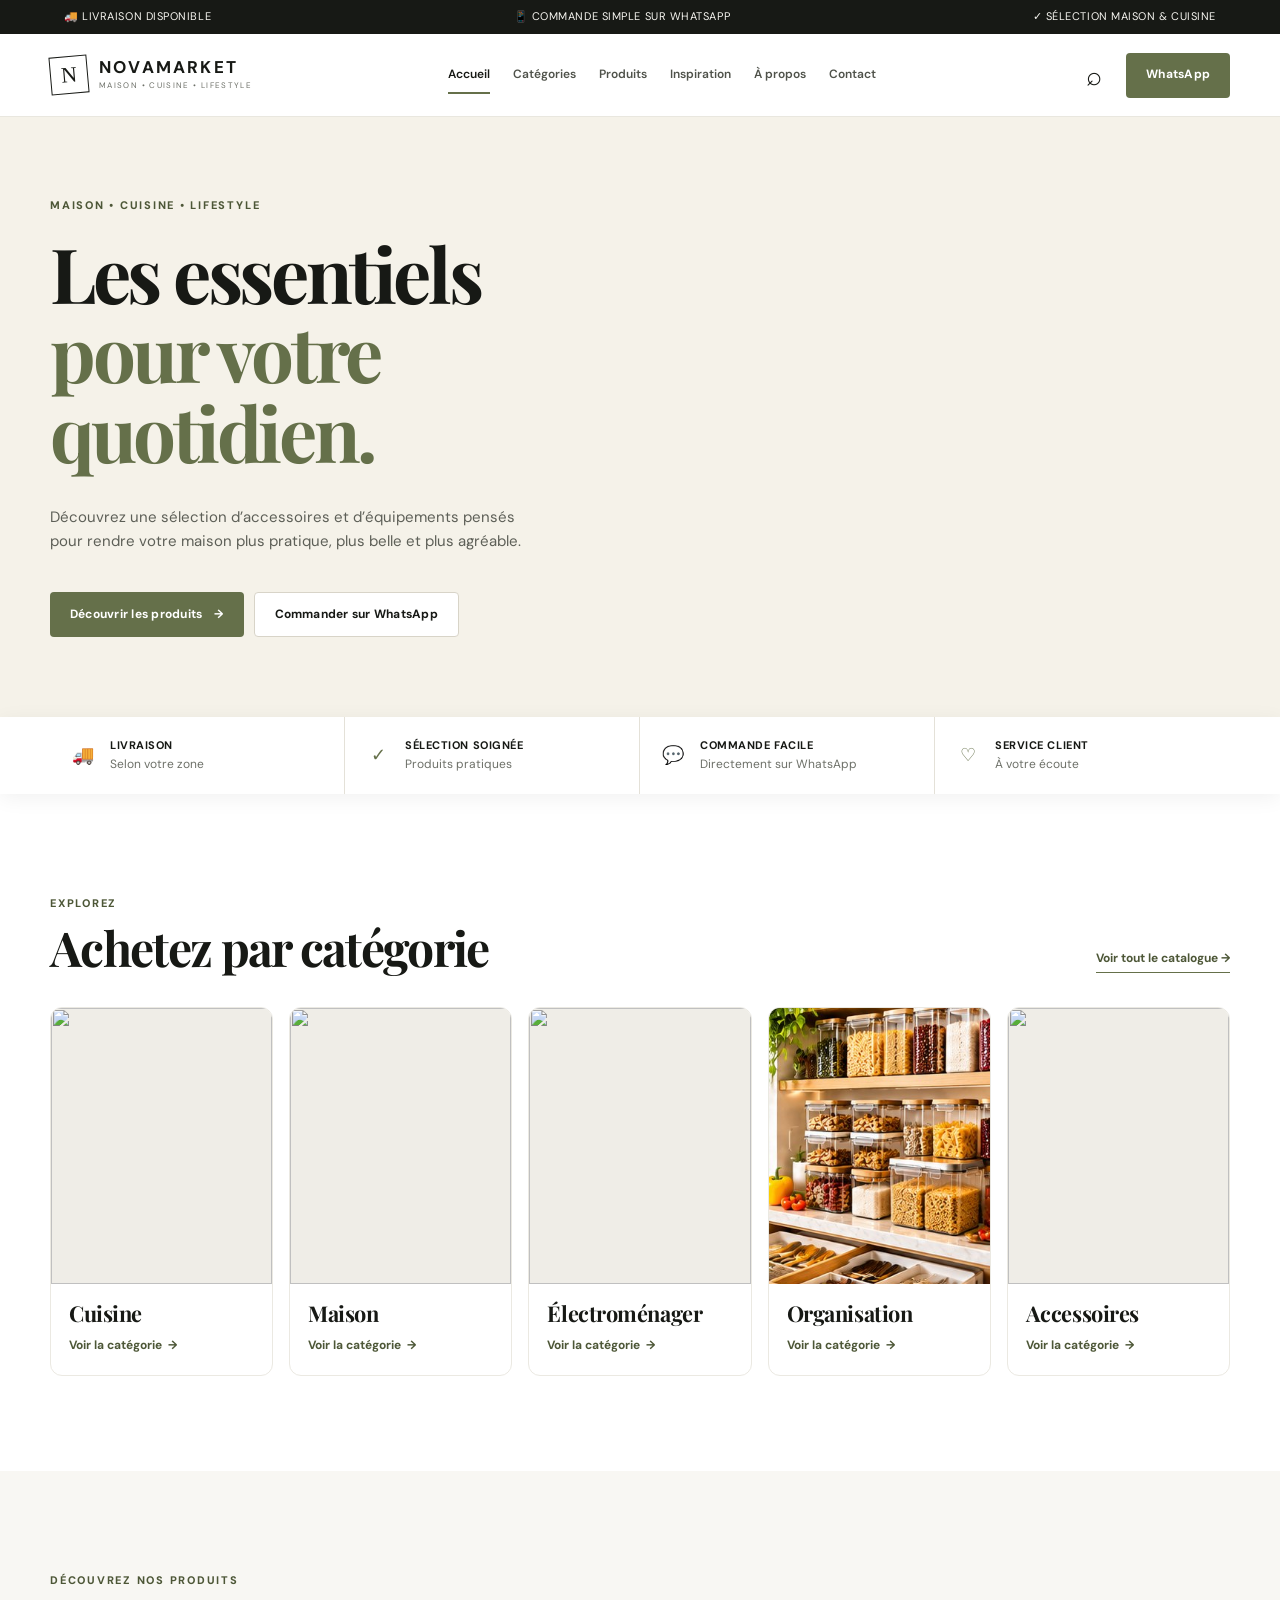
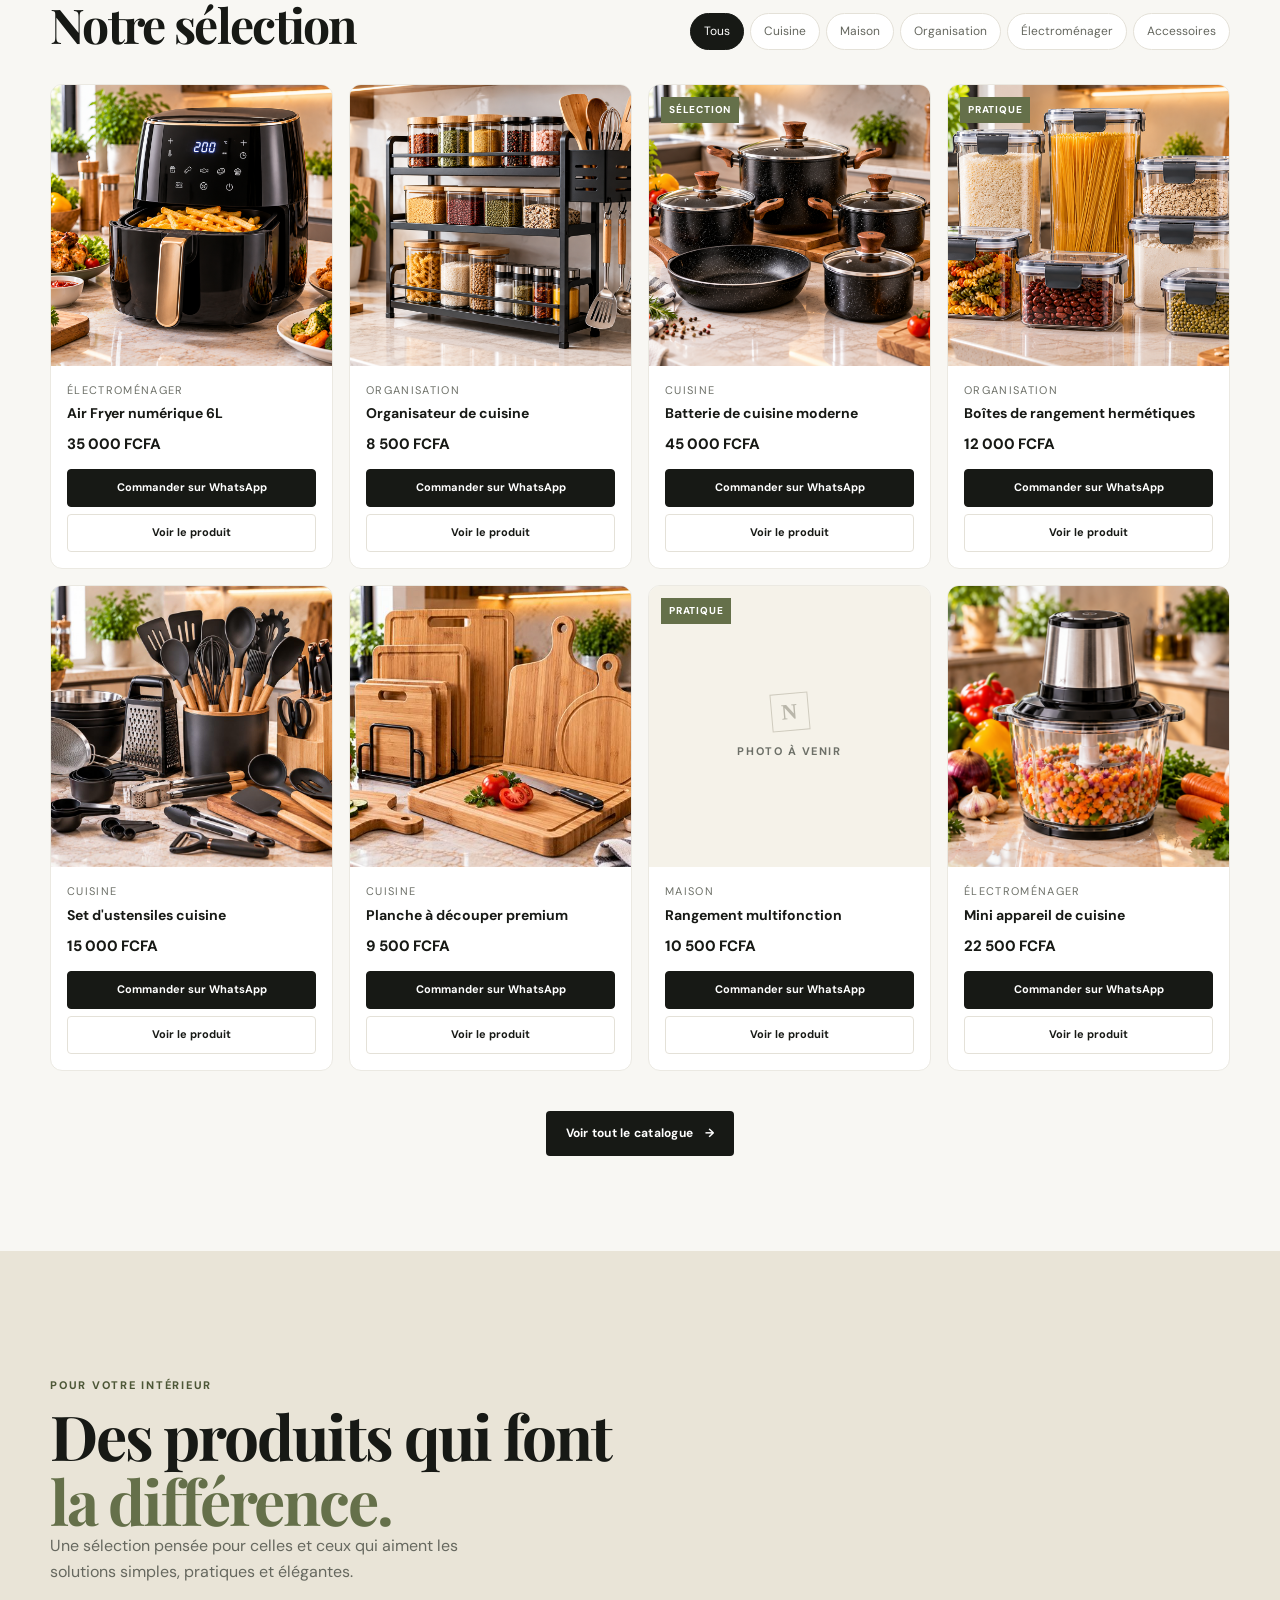
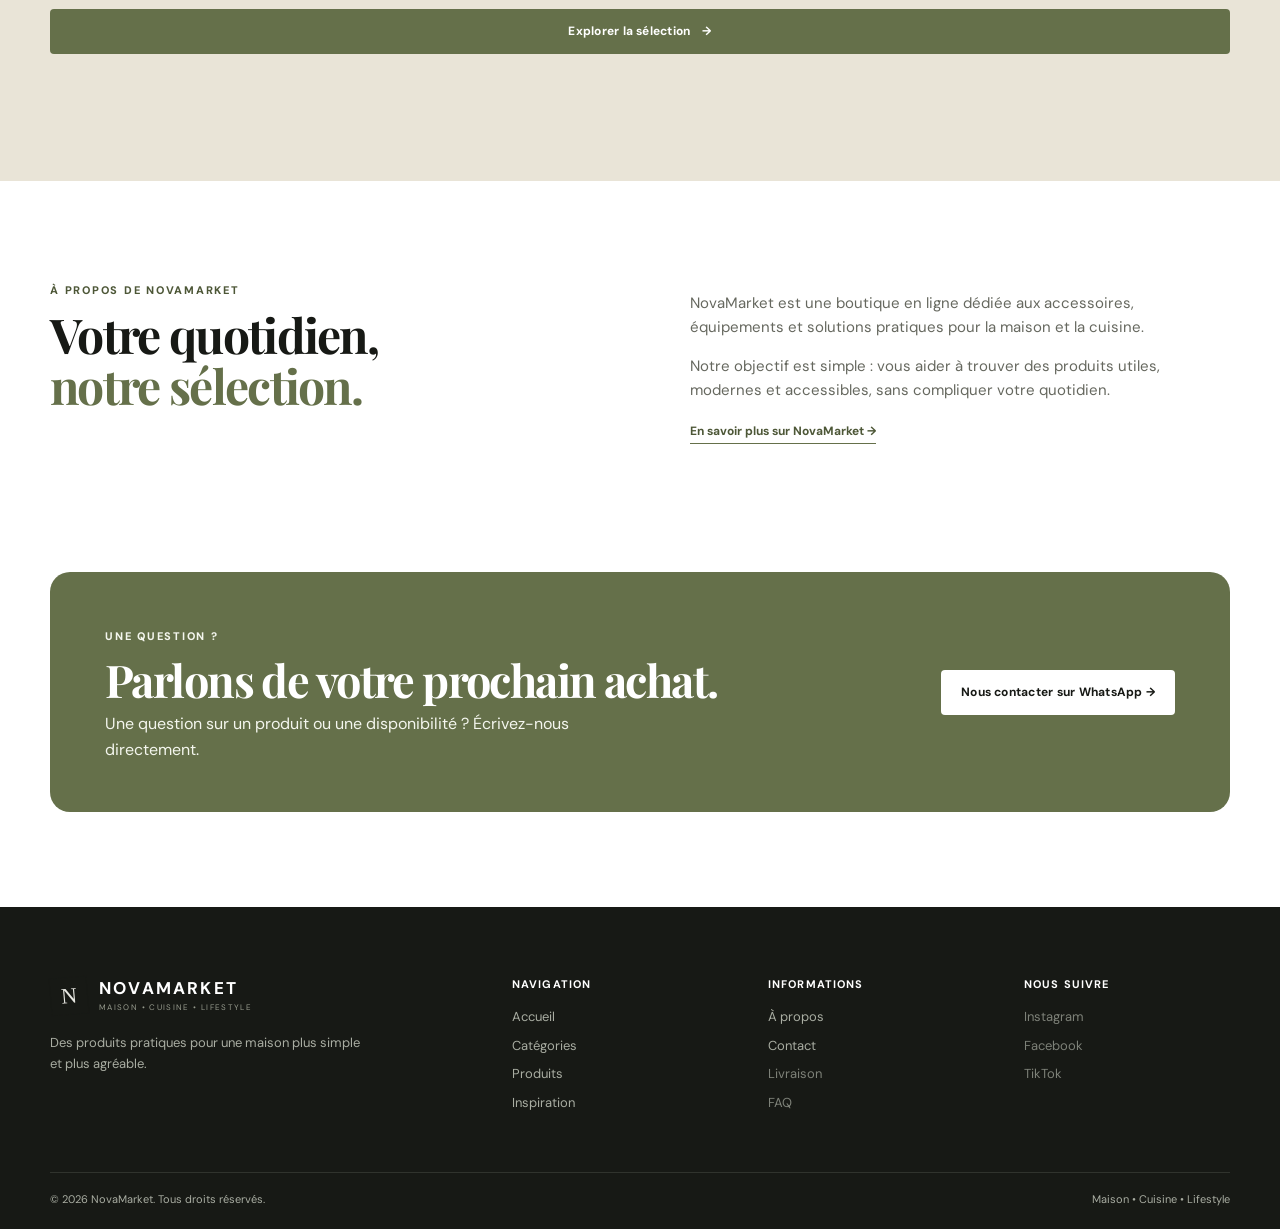
==== index.html @ 0e67304f "Ajoute le site vitrine NovaMarket Pages accueil, catalogue, catégorie et fiche produit, données cent" ====
<!DOCTYPE html>
<html lang="fr">
<head>
  <meta charset="UTF-8">
  <meta name="viewport" content="width=device-width, initial-scale=1.0">
  <meta name="description" content="NovaMarket — accessoires, équipements maison et cuisine. Découvrez notre sélection de produits pratiques et modernes.">
  <title>NovaMarket — Maison & Cuisine</title>
  <link rel="preconnect" href="https://fonts.googleapis.com">
  <link rel="preconnect" href="https://fonts.gstatic.com" crossorigin>
  <link href="https://fonts.googleapis.com/css2?family=DM+Sans:wght@400;500;600;700;800&family=Playfair+Display:wght@700&display=swap" rel="stylesheet">
  <!-- Image du hero (arrière-plan CSS) : chargée en priorité. Même URL que dans style.css (.hero-image). -->
  <link rel="preload" as="image" href="https://images.unsplash.com/photo-1556911220-bff31c812dba?auto=format&fit=crop&w=1800&q=80" fetchpriority="high">
  <link rel="stylesheet" href="style.css">
  <link rel="icon" href="images/favicon.svg" type="image/svg+xml">

  <!-- Open Graph (aperçu des liens partagés, ex. sur WhatsApp) -->
  <!-- TODO: après mise en ligne, utiliser une URL absolue pour og:image (https://votre-domaine/images/og-image.jpg) et ajouter le fichier (1200 × 630 px). -->
  <meta property="og:site_name" content="NovaMarket">
  <meta property="og:locale" content="fr_FR">
  <meta property="og:type" content="website">
  <meta property="og:title" content="NovaMarket — Maison & Cuisine">
  <meta property="og:description" content="NovaMarket — accessoires, équipements maison et cuisine. Découvrez notre sélection de produits pratiques et modernes.">
  <meta property="og:image" content="images/og-image.jpg">
</head>
<body>
  <a class="skip-link" href="#contenu">Aller au contenu</a>

  <div class="announcement">
    <div><span aria-hidden="true">🚚</span> Livraison disponible</div>
    <div><span aria-hidden="true">📱</span> Commande simple sur WhatsApp</div>
    <div><span aria-hidden="true">✓</span> Sélection maison & cuisine</div>
  </div>

  <header class="site-header">
    <div class="container nav-wrap">
      <a class="brand" href="index.html" aria-label="NovaMarket accueil">
        <span class="brand-mark">N</span>
        <span>
          <strong>NOVAMARKET</strong>
          <small>MAISON • CUISINE • LIFESTYLE</small>
        </span>
      </a>

      <button type="button" class="menu-toggle" id="menuToggle" aria-label="Ouvrir le menu" aria-controls="mainNav" aria-expanded="false">☰</button>

      <nav class="main-nav" id="mainNav" aria-label="Navigation principale">
        <a class="active" href="index.html" aria-current="page">Accueil</a>
        <a href="#categories">Catégories</a>
        <a href="produits.html">Produits</a>
        <a href="#inspiration">Inspiration</a>
        <a href="#apropos">À propos</a>
        <a href="#contact">Contact</a>
        <a class="nav-whatsapp" data-whatsapp-link target="_blank" rel="noopener">Commander sur WhatsApp</a>
      </nav>

      <div class="nav-actions">
        <button type="button" class="icon-btn" id="searchBtn" aria-label="Rechercher" aria-haspopup="dialog">⌕</button>
        <a class="whatsapp-btn" data-whatsapp-link target="_blank" rel="noopener">WhatsApp</a>
      </div>
    </div>
  </header>

  <main id="contenu" tabindex="-1">
    <section class="hero" id="accueil">
      <div class="hero-image"></div>
      <div class="container hero-content">
        <span class="eyebrow">MAISON • CUISINE • LIFESTYLE</span>
        <h1>Les essentiels<br><em>pour votre quotidien.</em></h1>
        <p>Découvrez une sélection d’accessoires et d’équipements pensés pour rendre votre maison plus pratique, plus belle et plus agréable.</p>
        <div class="hero-actions">
          <a class="btn btn-primary" href="#produits">Découvrir les produits <span aria-hidden="true">→</span></a>
          <a class="btn btn-light" data-whatsapp-link target="_blank" rel="noopener">Commander sur WhatsApp</a>
        </div>
      </div>
    </section>

    <section class="trust-strip">
      <div class="container trust-grid">
        <div><span class="trust-icon" aria-hidden="true">🚚</span><div><strong>Livraison</strong><small>Selon votre zone</small></div></div>
        <div><span class="trust-icon" aria-hidden="true">✓</span><div><strong>Sélection soignée</strong><small>Produits pratiques</small></div></div>
        <div><span class="trust-icon" aria-hidden="true">💬</span><div><strong>Commande facile</strong><small>Directement sur WhatsApp</small></div></div>
        <div><span class="trust-icon" aria-hidden="true">♡</span><div><strong>Service client</strong><small>À votre écoute</small></div></div>
      </div>
    </section>

    <section class="section" id="categories">
      <div class="container">
        <div class="section-heading">
          <div>
            <span class="eyebrow">EXPLOREZ</span>
            <h2>Achetez par catégorie</h2>
          </div>
          <a href="produits.html" class="text-link">Voir tout le catalogue →</a>
        </div>

        <div class="category-grid">
          <a class="category-card" href="categorie.html?cat=Cuisine">
            <div class="category-media"><img src="https://images.unsplash.com/photo-1556911220-e15b29be8c8f?auto=format&fit=crop&w=600&q=80" alt="" width="600" height="750" loading="lazy" decoding="async"></div>
            <div class="category-body"><h3>Cuisine</h3><span class="category-link">Voir la catégorie <span aria-hidden="true">→</span></span></div>
          </a>
          <a class="category-card" href="categorie.html?cat=Maison">
            <div class="category-media"><img src="https://images.unsplash.com/photo-1618220179428-22790b461013?auto=format&fit=crop&w=600&q=80" alt="" width="600" height="750" loading="lazy" decoding="async"></div>
            <div class="category-body"><h3>Maison</h3><span class="category-link">Voir la catégorie <span aria-hidden="true">→</span></span></div>
          </a>
          <a class="category-card" href="categorie.html?cat=%C3%89lectrom%C3%A9nager">
            <div class="category-media"><img src="https://images.unsplash.com/photo-1585515320310-259814833e62?auto=format&fit=crop&w=600&q=80" alt="" width="600" height="750" loading="lazy" decoding="async"></div>
            <div class="category-body"><h3>Électroménager</h3><span class="category-link">Voir la catégorie <span aria-hidden="true">→</span></span></div>
          </a>
          <a class="category-card" href="categorie.html?cat=Organisation">
            <div class="category-media"><img src="images/categories/organisation.jpg" alt="Cuisine moderne avec rangements et boîtes de stockage organisées" width="298" height="428" loading="lazy" decoding="async"></div>
            <div class="category-body"><h3>Organisation</h3><span class="category-link">Voir la catégorie <span aria-hidden="true">→</span></span></div>
          </a>
          <a class="category-card" href="categorie.html?cat=Accessoires">
            <div class="category-media"><img src="https://images.unsplash.com/photo-1520981825232-ece5fae45120?auto=format&fit=crop&w=600&q=80" alt="" width="600" height="750" loading="lazy" decoding="async"></div>
            <div class="category-body"><h3>Accessoires</h3><span class="category-link">Voir la catégorie <span aria-hidden="true">→</span></span></div>
          </a>
        </div>
      </div>
    </section>

    <section class="section products-section" id="produits">
      <div class="container">
        <div class="section-heading">
          <div>
            <span class="eyebrow">DÉCOUVREZ NOS PRODUITS</span>
            <h2>Notre sélection</h2>
          </div>
          <!-- Filtres générés depuis CATEGORIES (data/products.js) -->
          <div class="filters" id="filters"></div>
        </div>

        <div class="product-grid" id="productGrid"></div>

        <div class="section-more">
          <a class="btn btn-dark" href="produits.html">Voir tout le catalogue <span aria-hidden="true">→</span></a>
        </div>
      </div>
    </section>

    <section class="feature-banner" id="inspiration">
      <div class="feature-image"></div>
      <div class="container feature-content">
        <span class="eyebrow">POUR VOTRE INTÉRIEUR</span>
        <h2>Des produits qui font<br><em>la différence.</em></h2>
        <p>Une sélection pensée pour celles et ceux qui aiment les solutions simples, pratiques et élégantes.</p>
        <a class="btn btn-primary" href="produits.html">Explorer la sélection <span aria-hidden="true">→</span></a>
      </div>
    </section>

    <section class="section about-section" id="apropos">
      <div class="container about-grid">
        <div>
          <span class="eyebrow">À PROPOS DE NOVAMARKET</span>
          <h2>Votre quotidien,<br><em>notre sélection.</em></h2>
        </div>
        <div>
          <p>NovaMarket est une boutique en ligne dédiée aux accessoires, équipements et solutions pratiques pour la maison et la cuisine.</p>
          <p>Notre objectif est simple : vous aider à trouver des produits utiles, modernes et accessibles, sans compliquer votre quotidien.</p>
          <a href="#contact" class="text-link">En savoir plus sur NovaMarket →</a>
        </div>
      </div>
    </section>

    <section class="contact-section" id="contact">
      <div class="container contact-box">
        <div>
          <span class="eyebrow">UNE QUESTION ?</span>
          <h2>Parlons de votre prochain achat.</h2>
          <p>Une question sur un produit ou une disponibilité ? Écrivez-nous directement.</p>
        </div>
        <a class="btn btn-dark" data-whatsapp-link target="_blank" rel="noopener">Nous contacter sur WhatsApp →</a>
      </div>
    </section>
  </main>

  <footer class="footer">
    <div class="container footer-grid">
      <div>
        <a class="brand footer-brand" href="#accueil">
          <span class="brand-mark">N</span>
          <span><strong>NOVAMARKET</strong><small>MAISON • CUISINE • LIFESTYLE</small></span>
        </a>
        <p>Des produits pratiques pour une maison plus simple et plus agréable.</p>
      </div>
      <div>
        <h2 class="footer-title">Navigation</h2>
        <a href="#accueil">Accueil</a>
        <a href="#categories">Catégories</a>
        <a href="produits.html">Produits</a>
        <a href="#inspiration">Inspiration</a>
      </div>
      <div>
        <h2 class="footer-title">Informations</h2>
        <a href="#apropos">À propos</a>
        <a href="#contact">Contact</a>
        <a class="is-pending" title="Page bientôt disponible">Livraison</a>
        <a class="is-pending" title="Page bientôt disponible">FAQ</a>
      </div>
      <div>
        <h2 class="footer-title">Nous suivre</h2>
        <a data-social="instagram">Instagram</a>
        <a data-social="facebook">Facebook</a>
        <a data-social="tiktok">TikTok</a>
      </div>
    </div>
    <div class="container footer-bottom">
      <span>© <span id="year"></span> NovaMarket. Tous droits réservés.</span>
      <span>Maison • Cuisine • Lifestyle</span>
    </div>
  </footer>

  <div class="search-modal" id="searchModal">
    <div class="search-panel" role="dialog" aria-modal="true" aria-labelledby="searchTitle">
      <button type="button" class="close-search" id="closeSearch" aria-label="Fermer la recherche">×</button>
      <span class="eyebrow">RECHERCHE</span>
      <h2 id="searchTitle">Que recherchez-vous ?</h2>
      <label class="sr-only" for="searchInput">Rechercher un produit</label>
      <input type="search" id="searchInput" placeholder="Ex. air fryer, rangement, cuisine..." autocomplete="off">
      <div id="searchResults" class="search-results" aria-live="polite"></div>
    </div>
  </div>

  <script src="data/products.js"></script>
  <script src="script.js"></script>
</body>
</html>
---- style.css ----
:root {
  --ink: #171915;
  --muted: #6d7068;
  --olive: #65704a;
  --olive-dark: #4d5737;
  --cream: #f5f2e9;
  --sand: #e9e4d7;
  --line: #e4e1d8;
  --radius: 16px;
  --shadow: 0 18px 45px rgba(28, 31, 22, .10);
  /* Doré NovaMarket : accent premium de la fiche produit (pas du reste du site) */
  --gold: #C99616;        /* bordures, survols, miniature active */
  --gold-strong: #B5850F; /* doré portant du texte (prix, bouton) : contraste ≥ 3:1 en gros texte */
  --gold-dark: #97700C;   /* survol du bouton doré */
  --gold-light: #F6E6A6;  /* badges et onglet actif (texte noir) */
  --stage-bg: #F7F6F1;    /* fond blanc cassé des images produit */
  --header-h: 82px; /* hauteur du header fixe : utilisée pour le décalage des ancres */
}

* { box-sizing: border-box; }
html { scroll-behavior: smooth; }
body {
  margin: 0;
  color: var(--ink);
  background: #fff;
  font-family: "DM Sans", sans-serif;
  line-height: 1.6;
}
img { display: block; width: 100%; }
a { color: inherit; text-decoration: none; }
button, input, select { font: inherit; }
[hidden] { display: none !important; }

/* Le header fixe ne masque pas la cible d'une ancre (#contact, #produits, #categories...) */
[id] { scroll-margin-top: calc(var(--header-h) + 12px); }

/* Accessibilité : focus clavier visible, texte réservé aux lecteurs d'écran, lien d'évitement */
:focus-visible { outline: 2px solid var(--olive); outline-offset: 2px; }
main:focus { outline: none; }
.sr-only {
  position: absolute; width: 1px; height: 1px; padding: 0; margin: -1px;
  overflow: hidden; clip: rect(0 0 0 0); white-space: nowrap; border: 0;
}
.skip-link {
  position: absolute; left: 16px; top: -60px; z-index: 300;
  background: var(--ink); color: #fff; padding: 10px 16px; border-radius: 4px;
  font-size: 13px; font-weight: 700; transition: top .2s;
}
.skip-link:focus { top: 12px; }

.container { width: min(1180px, calc(100% - 48px)); margin: 0 auto; }

.announcement {
  min-height: 34px;
  padding: 8px 5%;
  background: #171915;
  color: #f7f6f1;
  display: flex;
  justify-content: space-between;
  gap: 18px;
  font-size: 11px;
  letter-spacing: .05em;
  text-transform: uppercase;
}

/* ---------- Header ---------- */
.site-header {
  position: sticky;
  top: 0;
  z-index: 50;
  background: rgba(255,255,255,.94);
  backdrop-filter: blur(16px);
  border-bottom: 1px solid rgba(228,225,216,.8);
}
.nav-wrap { min-height: var(--header-h); display: flex; align-items: center; gap: 30px; }
.brand { display: inline-flex; align-items: center; gap: 11px; flex-shrink: 0; }
.brand-mark {
  width: 38px; height: 38px; border: 1px solid var(--ink);
  display: grid; place-items: center; font-family: Georgia, serif;
  font-size: 22px; transform: rotate(-5deg);
}
.brand strong { display: block; letter-spacing: .13em; font-size: 17px; line-height: 1.1; }
.brand small { display: block; color: var(--muted); font-size: 8px; letter-spacing: .17em; margin-top: 3px; }

.main-nav { display: flex; align-items: center; justify-content: center; gap: 23px; flex: 1; }
.main-nav a { position: relative; font-size: 12px; font-weight: 600; color: #4f524a; padding: 31px 0; }
.main-nav a::after { content:""; position:absolute; left:0; right:100%; bottom:22px; height:2px; background:var(--olive); transition:.25s; }
.main-nav a:hover, .main-nav a.active { color:var(--ink); }
.main-nav a:hover::after, .main-nav a.active::after { right:0; }
.main-nav .nav-whatsapp { display:none; }

.nav-actions { display:flex; align-items:center; gap:10px; }
.icon-btn {
  border: 0; background: transparent; font-size: 27px; line-height: 1;
  cursor: pointer; color: var(--ink);
  min-width: 44px; min-height: 44px; padding: 0; /* zone tactile suffisante */
}
.menu-toggle { display:none; border:0; background:none; font-size:24px; cursor:pointer; color:var(--ink); min-width:44px; min-height:44px; padding:0; }

/* ---------- Boutons ---------- */
.whatsapp-btn, .btn {
  display:inline-flex; align-items:center; justify-content:center; gap:12px;
  min-height: 45px; padding: 0 20px; border-radius: 4px;
  font-size: 12px; font-weight: 700; letter-spacing: .02em;
  transition: transform .2s, background .2s, box-shadow .2s;
}
.whatsapp-btn { background: var(--olive); color: #fff; }
.whatsapp-btn:hover, .btn:hover { transform: translateY(-2px); }
.btn-primary { background:var(--olive); color:white; }
.btn-primary:hover { background:var(--olive-dark); box-shadow:var(--shadow); }
.btn-light { background:white; border:1px solid #d8d4c8; }
.btn-dark { background:var(--ink); color:white; }

/* ---------- Hero (accueil) ---------- */
.hero { position:relative; min-height:600px; overflow:hidden; background:var(--cream); }
.hero-image {
  position:absolute; inset:0 0 0 39%;
  /* Même URL que le <link rel="preload"> de index.html */
  background:
    linear-gradient(90deg, var(--cream) 0%, rgba(245,242,233,.55) 17%, rgba(245,242,233,0) 38%),
    url("https://images.unsplash.com/photo-1556911220-bff31c812dba?auto=format&fit=crop&w=1800&q=80") center/cover;
}
.hero-content { position:relative; min-height:600px; display:flex; flex-direction:column; justify-content:center; max-width:1180px; }
.eyebrow { display:inline-block; color:var(--olive-dark); font-size:11px; font-weight:800; letter-spacing:.16em; }
.hero h1, h2 { font-family:"Playfair Display", Georgia, serif; font-weight:700; line-height:1.05; }
.hero h1 { font-size:clamp(48px, 6vw, 76px); max-width:660px; margin:18px 0; letter-spacing:-.045em; }
.hero h1 em, h2 em { color:var(--olive); font-style:normal; }
.hero p { max-width:480px; color:#5d5f57; font-size:15px; }
.hero-actions { display:flex; gap:10px; margin-top:24px; flex-wrap:wrap; }

.trust-strip { background:white; box-shadow:0 4px 20px rgba(0,0,0,.06); position:relative; z-index:2; }
.trust-grid { display:grid; grid-template-columns:repeat(4,1fr); }
.trust-grid > div { display:flex; gap:12px; align-items:center; padding:20px 18px; border-right:1px solid var(--line); }
.trust-grid > div:last-child { border:0; }
.trust-icon { width:30px; height:30px; display:grid; place-items:center; color:var(--olive); font-size:18px; }
.trust-grid strong, .trust-grid small { display:block; }
.trust-grid strong { font-size:11px; text-transform:uppercase; letter-spacing:.05em; }
.trust-grid small { color:var(--muted); font-size:12px; }

/* ---------- Sections ---------- */
.section { padding:95px 0; }
.section-heading { display:flex; justify-content:space-between; align-items:end; gap:30px; margin-bottom:34px; }
h2 { font-size:clamp(34px,4vw,48px); margin:8px 0 0; letter-spacing:-.035em; }
.text-link { color:var(--olive-dark); font-size:12px; font-weight:700; border-bottom:1px solid var(--olive); padding-bottom:4px; white-space:nowrap; }
.section-more { display:flex; justify-content:center; margin-top:40px; }

/* ---------- Catégories (accueil) ---------- */
/* 5 cartes de même taille ; flex + largeur fixe : la dernière ligne reste centrée sur tablette/mobile */
.category-grid { --cat-gap:16px; --cat-cols:5; display:flex; flex-wrap:wrap; justify-content:center; gap:var(--cat-gap); }
.category-card { flex:0 0 calc((100% - (var(--cat-cols) - 1) * var(--cat-gap)) / var(--cat-cols)); display:flex; flex-direction:column; background:#fff; border:1px solid #ebe9e2; border-radius:12px; overflow:hidden; transition:transform .25s, box-shadow .25s; }
.category-card:hover { transform:translateY(-4px); box-shadow:var(--shadow); }
.category-media { aspect-ratio:4/5; overflow:hidden; background:#efede7; }
.category-media img { height:100%; object-fit:cover; transition:transform .6s cubic-bezier(.2,.7,.2,1); }
.category-card:hover .category-media img { transform:scale(1.04); }
.category-media.is-placeholder { display:grid; place-items:center; background:linear-gradient(160deg, var(--cream) 0%, var(--sand) 100%); }
.category-media.is-placeholder .brand-mark { width:56px; height:56px; font-size:32px; color:#b9b6aa; border-color:#cfcbbe; }
.category-body { padding:16px 18px 18px; }
.category-body h3 { margin:0 0 6px; font:700 clamp(18px, 1.7vw, 22px)/1.15 "Playfair Display", Georgia, serif; letter-spacing:-.02em; }
.category-link { display:inline-flex; align-items:center; gap:6px; color:var(--olive-dark); font-size:12px; font-weight:700; }
.category-link span { transition:transform .2s; }
.category-card:hover .category-link span { transform:translateX(3px); }

/* ---------- Emplacements neutres (photo / image pas encore disponible) ---------- */
.photo-placeholder { width:100%; height:100%; display:flex; flex-direction:column; align-items:center; justify-content:center; gap:12px; background:var(--cream); color:var(--muted); font-size:11px; font-weight:700; letter-spacing:.14em; text-transform:uppercase; }
.photo-placeholder .brand-mark { color:#b9b6aa; border-color:#cfcbbe; }

/* ---------- Cartes produit ---------- */
.products-section { background:#f8f7f3; }
.filters { display:flex; gap:6px; flex-wrap:wrap; justify-content:flex-end; }
.filter { border:1px solid var(--line); background:white; border-radius:999px; padding:8px 13px; font-size:12px; cursor:pointer; color:#65675f; }
.filter.active, .filter:hover { background:var(--ink); color:white; border-color:var(--ink); }

.product-grid { display:grid; grid-template-columns:repeat(4,1fr); gap:16px; }
.product-card { display:flex; flex-direction:column; background:white; border:1px solid #ebe9e2; border-radius:12px; overflow:hidden; transition:.25s; }
.product-card:hover { transform:translateY(-5px); box-shadow:var(--shadow); }
.product-image { position:relative; display:block; aspect-ratio:1/1; overflow:hidden; background:#efede7; }
.product-image img { height:100%; object-fit:cover; transition:.5s; }
.product-card:hover .product-image img { transform:scale(1.04); }
.product-tag { position:absolute; top:12px; left:12px; background:var(--olive); color:#fff; padding:5px 8px; font-size:10px; font-weight:800; text-transform:uppercase; letter-spacing:.08em; }
.product-discount { position:absolute; top:12px; right:12px; background:var(--ink); color:#fff; padding:5px 8px; font-size:10px; font-weight:800; letter-spacing:.06em; }
.product-info { flex:1; display:flex; flex-direction:column; padding:16px; }
.product-category { color:var(--muted); font-size:11px; text-transform:uppercase; letter-spacing:.12em; }
a.product-category:hover { color:var(--olive-dark); }
.product-name { margin:5px 0 9px; font-size:14px; font-weight:700; line-height:1.35; }
.product-name a:hover { color:var(--olive-dark); }
.product-price { display:flex; flex-wrap:wrap; align-items:baseline; gap:4px 8px; font-size:15px; font-weight:800; }
.old-price { color:#9a9c94; font-size:.8em; font-weight:500; text-decoration:line-through; }
.product-actions { display:grid; gap:7px; margin-top:auto; padding-top:13px; }
.product-actions a { display:inline-flex; align-items:center; justify-content:center; text-align:center; min-height:38px; padding:0 8px; border:1px solid var(--line); background:white; border-radius:4px; font-size:11px; font-weight:700; line-height:1.25; color:var(--ink); }
.product-actions .card-whatsapp { background:var(--ink); color:#fff; border-color:var(--ink); }
.product-actions .card-details:hover { border-color:var(--ink); }

/* ---------- Bannière secondaire (accueil) ---------- */
.feature-banner { min-height:530px; position:relative; overflow:hidden; background:var(--sand); }
.feature-image { position:absolute; inset:0 0 0 48%; background:linear-gradient(90deg,var(--sand) 0%,rgba(233,228,215,.3) 25%,rgba(233,228,215,0) 55%),url("https://images.unsplash.com/photo-1600566753086-00f18fb6b3ea?auto=format&fit=crop&w=1600&q=80") center/cover; }
.feature-content { position:relative; min-height:530px; display:flex; flex-direction:column; justify-content:center; }
.feature-content h2 { font-size:clamp(40px,5vw,62px); max-width:600px; }
.feature-content p { max-width:430px; color:#66685f; margin:0 0 25px; }

/* ---------- À propos & contact ---------- */
.about-section { background:#fff; }
.about-grid { display:grid; grid-template-columns:1fr 1fr; gap:100px; align-items:start; }
.about-grid p { color:#66685f; font-size:15px; }
.contact-section { padding:35px 0 95px; }
.contact-box { background:var(--olive); color:white; border-radius:20px; padding:50px 55px; display:flex; justify-content:space-between; align-items:center; gap:30px; }
.contact-box .eyebrow { color:#f4f6ee; }
.contact-box h2 { font-size:clamp(30px,4vw,45px); margin:8px 0; }
.contact-box p { color:#f4f6ee; max-width:550px; margin:0; }
.contact-box .btn-dark { background:white; color:var(--ink); white-space:nowrap; }

/* ---------- Footer ---------- */
.footer { background:#171915; color:#e8e8e2; padding:70px 0 20px; }
.footer-grid { display:grid; grid-template-columns:2fr 1fr 1fr 1fr; gap:50px; }
.footer-brand strong { color:white; }
.footer-brand small { color:#979b8e; }
.footer p { color:#a9ada2; max-width:320px; font-size:13px; margin-top:18px; }
.footer .footer-title { margin:0 0 15px; font:700 11px/1.3 "DM Sans", sans-serif; text-transform:uppercase; letter-spacing:.1em; color:white; }
.footer-grid > div:not(:first-child) a { display:block; color:#a9ada2; font-size:13px; margin:8px 0; }
.footer-grid > div:not(:first-child) a:hover { color:white; }
.footer-grid > div:not(:first-child) a.is-pending { opacity:.7; cursor:default; }
.footer-grid > div:not(:first-child) a.is-pending:hover { color:#a9ada2; }
.footer-bottom { margin-top:50px; padding-top:18px; border-top:1px solid #30332d; display:flex; justify-content:space-between; color:#a9ada2; font-size:11px; }

/* ---------- Recherche (fenêtre modale) ---------- */
.search-modal { position:fixed; inset:0; z-index:100; background:rgba(20,22,18,.72); backdrop-filter:blur(8px); display:none; align-items:flex-start; justify-content:center; padding:90px 20px; }
.search-modal.open { display:flex; }
.search-panel { position:relative; background:white; width:min(700px,100%); border-radius:18px; padding:45px; box-shadow:0 30px 80px rgba(0,0,0,.25); }
.close-search { position:absolute; right:20px; top:15px; border:0; background:none; font-size:28px; cursor:pointer; color:var(--ink); }
.search-panel h2 { margin-bottom:22px; }
.search-panel input { width:100%; border:1px solid var(--line); padding:16px; outline:none; border-radius:8px; }
.search-panel input:focus { border-color:var(--olive); box-shadow:0 0 0 2px rgba(101,112,74,.25); }
.search-results { margin-top:20px; display:grid; gap:8px; }
.search-result { display:block; margin:0; padding:12px; background:#f7f6f2; border-radius:8px; font-size:13px; }
a.search-result:hover { background:var(--sand); }
.search-all { color:var(--olive-dark); font-weight:700; background:transparent; border:1px solid var(--line); }

/* ---------- Bouton « Retour en haut » (créé par script.js) ---------- */
.back-to-top {
  position:fixed; right:20px; bottom:20px; z-index:40;
  width:44px; height:44px; border-radius:50%; border:0; cursor:pointer;
  background:var(--ink); color:#fff; font-size:18px; line-height:1; box-shadow:var(--shadow);
  opacity:0; visibility:hidden; transform:translateY(8px);
  transition:opacity .2s, transform .2s, visibility .2s, background .2s;
}
.back-to-top.visible { opacity:1; visibility:visible; transform:none; }
.back-to-top:hover { background:var(--olive-dark); }

/* ---------- Pages internes : en-tête de page & fil d'Ariane ---------- */
.page-hero { background:var(--cream); padding:50px 0 55px; }
.page-hero h1 { font-family:"Playfair Display", Georgia, serif; font-size:clamp(40px,5vw,60px); line-height:1.05; letter-spacing:-.04em; margin:10px 0 12px; }
.page-hero h1 em { color:var(--olive); font-style:normal; }
.page-hero p { max-width:520px; color:#5d5f57; font-size:15px; margin:0; }
.breadcrumb { font-size:12px; color:var(--muted); margin-bottom:22px; }
.breadcrumb ol { display:flex; flex-wrap:wrap; gap:6px; margin:0; padding:0; list-style:none; }
.breadcrumb li { min-width:0; overflow-wrap:anywhere; }
.breadcrumb li + li::before { content:"›"; margin-right:6px; color:var(--muted); }
.breadcrumb a { color:var(--ink); font-weight:600; }
.breadcrumb a:hover { color:var(--olive-dark); }

/* ---------- Catalogue (produits.html) ---------- */
.catalogue-section { background:#f8f7f3; padding-top:50px; }
.catalogue-layout { display:grid; grid-template-columns:220px 1fr; gap:34px; align-items:start; }
.catalogue-layout > * { min-width:0; }
.catalogue-sidebar { position:sticky; top:100px; background:white; border:1px solid #ebe9e2; border-radius:12px; padding:18px; }
.sidebar-title { font-family:"DM Sans", sans-serif; font-size:11px; text-transform:uppercase; letter-spacing:.12em; margin:0 0 12px; }
.category-list { display:grid; gap:4px; }
.category-option { display:flex; justify-content:space-between; align-items:center; width:100%; padding:9px 11px; border:0; border-radius:6px; background:transparent; color:#4f524a; font-size:13px; text-align:left; cursor:pointer; }
.category-option small { color:var(--muted); font-size:11px; }
.category-option:hover { background:#f3f1ea; color:var(--ink); }
.category-option.active { background:var(--ink); color:white; }
.category-option.active small { color:#c9ccc1; }
.catalogue-toolbar { display:flex; gap:12px; align-items:center; margin-bottom:14px; }
.catalogue-search { flex:1; min-width:0; border:1px solid var(--line); background:white; padding:12px 14px; border-radius:8px; outline:none; font-size:13px; }
.catalogue-search:focus, .sort-label select:focus { border-color:var(--olive); box-shadow:0 0 0 2px rgba(101,112,74,.25); }
.sort-label { display:flex; align-items:center; gap:8px; font-size:12px; color:var(--muted); white-space:nowrap; }
.sort-label select { border:1px solid var(--line); background:white; padding:11px 12px; border-radius:8px; font-size:13px; color:var(--ink); outline:none; cursor:pointer; }
.catalogue-count { margin:0; font-size:13px; color:var(--muted); }
.catalogue-meta { display:flex; justify-content:space-between; align-items:center; gap:16px; margin-bottom:16px; }
.catalogue-grid { grid-template-columns:repeat(3,1fr); }
.catalogue-empty { text-align:center; padding:60px 20px; background:white; border:1px dashed var(--line); border-radius:12px; }
.catalogue-empty p { color:var(--muted); margin:0 0 18px; }
.catalogue-empty .btn { border:0; cursor:pointer; }

/* ---------- Page catégorie (categorie.html) ---------- */
.category-hero { position:relative; min-height:440px; overflow:hidden; background:var(--cream); }
.category-hero-image { position:absolute; inset:0 0 0 42%; background-position:center; background-size:cover; }
.category-hero-image::after { content:""; position:absolute; inset:0; background:linear-gradient(90deg, var(--cream) 0%, rgba(245,242,233,.55) 18%, rgba(245,242,233,0) 45%); }
.category-hero-image.is-placeholder { display:flex; flex-direction:column; align-items:center; justify-content:center; gap:12px; background:var(--sand); color:#5d5f57; font-size:11px; font-weight:700; letter-spacing:.14em; text-transform:uppercase; }
.category-hero-image.is-placeholder .brand-mark { width:56px; height:56px; font-size:32px; color:#b9b6aa; border-color:#cfcbbe; }
.category-hero-content { position:relative; min-height:440px; display:flex; flex-direction:column; justify-content:center; padding:40px 0; }
.category-hero h1 { font-family:"Playfair Display", Georgia, serif; font-size:clamp(44px,6vw,72px); line-height:1.02; letter-spacing:-.045em; margin:12px 0 14px; }
.category-hero p { max-width:470px; color:#5d5f57; font-size:15px; margin:0; }
.category-hero.is-empty { min-height:0; }
.category-hero.is-empty .category-hero-image { display:none; }
.category-hero.is-empty .category-hero-content { min-height:0; padding:50px 0 55px; }
.category-chips { display:flex; flex-wrap:wrap; gap:6px; margin-bottom:26px; }
.category-chips .category-option { width:auto; gap:8px; border:1px solid var(--line); background:white; border-radius:999px; padding:8px 14px; font-size:12px; }
.category-chips .category-option.active { border-color:var(--ink); background:var(--ink); }
.category-toolbar { display:flex; justify-content:space-between; align-items:center; gap:16px; margin-bottom:16px; }

/* ---------- Fiche produit (produit.html) ---------- */
.product-page { padding:40px 0 70px; }
/* Galerie ≈ 58 % de la largeur, informations ≈ 42 % */
.product-detail { display:grid; grid-template-columns:minmax(0,1.4fr) minmax(0,1fr); gap:48px; align-items:start; }

/* ---------- Galerie produit : miniatures + grande image + zoom (produit.js) ---------- */
.pg { --thumb:84px; display:grid; grid-template-columns:var(--thumb) minmax(0,1fr); grid-template-areas:"thumbs stage" ". tabs"; gap:14px; align-items:start; }
.pg:not(.has-thumbs) { grid-template-columns:minmax(0,1fr); grid-template-areas:"stage" "tabs"; }
@media (min-width: 901px) {
  /* La galerie reste visible pendant la lecture des informations */
  .pg { position:sticky; top:calc(var(--header-h) + 24px); }
}

/* Grande image : cadre 4:3, photo entière (contain), jamais déformée */
.pg-stage { grid-area:stage; position:relative; aspect-ratio:4/3; background:var(--stage-bg); border:1px solid #ecebe6; border-radius:14px; overflow:hidden; touch-action:pan-y; }
.pg-media { position:absolute; inset:0; }
.pg-media > img { width:100%; height:100%; object-fit:contain; cursor:zoom-in; animation:pgFade .3s ease; }
.pg-media > video { display:block; width:100%; height:100%; object-fit:contain; background:var(--ink); }
.pg-media .photo-placeholder { background:var(--stage-bg); font-size:12px; gap:16px; }
.pg-media .photo-placeholder .brand-mark { width:56px; height:56px; font-size:32px; }
.pg-stage.is-video { background:var(--ink); border-color:var(--ink); }
.pg-stage.is-video :is(.pg-arrow, .pg-counter, .pg-zoom, .pg-badges) { display:none; }
.pg-badges { position:absolute; top:16px; left:16px; display:flex; flex-wrap:wrap; gap:6px; pointer-events:none; }
.pg-badges :is(.product-tag, .product-discount) { position:static; font-size:11px; }

/* Boutons ronds posés sur l'image : favori, zoom, précédent / suivant */
/* Favori, zoom et flèches : même cercle blanc, icône noire, survol doré */
.pg-btn { display:grid; place-items:center; width:44px; height:44px; padding:0; border:1px solid rgba(23,25,21,.06); border-radius:50%; background:#fff; color:var(--ink); cursor:pointer; box-shadow:0 3px 12px rgba(23,25,21,.10); transition:color .2s, border-color .2s, box-shadow .2s, transform .2s; }
.pg-btn:hover { color:var(--gold); border-color:var(--gold-light); box-shadow:0 4px 16px rgba(23,25,21,.14); transform:scale(1.05); }
.pg-btn:focus-visible { color:var(--gold-strong); }
.pg-tools { position:absolute; top:14px; right:14px; display:grid; gap:8px; }
.pg-fav[aria-pressed="true"] { color:var(--gold); border-color:var(--gold-light); }
.pg-fav[aria-pressed="true"] path { fill:currentColor; }
.pg-arrow { position:absolute; top:50%; transform:translateY(-50%); }
.pg-arrow:hover { transform:translateY(-50%) scale(1.05); }
.pg-prev { left:14px; }
.pg-next { right:14px; }
.pg-counter { position:absolute; left:50%; bottom:14px; transform:translateX(-50%); padding:4px 12px; border:1px solid rgba(23,25,21,.08); border-radius:999px; background:rgba(255,255,255,.94); color:var(--ink); font-size:11px; font-weight:700; letter-spacing:.08em; font-variant-numeric:tabular-nums; }
.pg-play { position:absolute; inset:0; margin:auto; width:72px; height:72px; display:grid; place-items:center; padding:0 0 0 4px; border:0; border-radius:50%; background:rgba(255,255,255,.95); color:var(--ink); cursor:pointer; box-shadow:0 8px 24px rgba(0,0,0,.25); transition:transform .2s; }
.pg-play:hover { transform:scale(1.05); }
.pg-play:focus-visible { outline:3px solid var(--gold); outline-offset:3px; }

/* Miniatures : colonne verticale (même hauteur que la grande image), défilable */
.pg-thumbs-wrap { grid-area:thumbs; position:relative; align-self:stretch; min-height:0; }
.pg-thumbs { position:absolute; inset:0; margin:-3px; padding:3px; display:flex; flex-direction:column; gap:10px; overflow-y:auto; overscroll-behavior:contain; scrollbar-width:none; }
.pg-thumbs::-webkit-scrollbar { display:none; }
.pg-thumb { flex:0 0 auto; width:100%; aspect-ratio:1/1; padding:0; border:1px solid var(--line); border-radius:12px; overflow:hidden; background:var(--stage-bg); cursor:pointer; opacity:.62; transition:opacity .2s, border-color .2s, box-shadow .2s; }
.pg-thumb img { width:100%; height:100%; object-fit:cover; }
.pg-thumb:hover { opacity:1; border-color:#E5CD7A; }
.pg-thumb[aria-current="true"] { opacity:1; border-color:var(--gold); box-shadow:0 0 0 1px var(--gold); }
.pg-thumb .photo-placeholder > span:last-child { display:none; }
.pg-thumb .photo-placeholder .brand-mark { width:26px; height:26px; font-size:15px; }
.pg-scroll { position:absolute; left:50%; z-index:1; width:32px; height:32px; display:grid; place-items:center; padding:0; border:1px solid var(--line); border-radius:50%; background:#fff; color:var(--ink); cursor:pointer; box-shadow:0 2px 8px rgba(23,25,21,.10); transform:translateX(-50%); }
.pg-scroll-up { top:-8px; }
.pg-scroll-down { bottom:-8px; }
.pg-scroll[aria-disabled="true"] { visibility:hidden; }

/* Onglets Photos / Vidéo (affichés seulement si le produit a une vidéo) */
.pg-tabs { grid-area:tabs; display:flex; gap:8px; }
.pg-tab { display:inline-flex; align-items:center; gap:8px; min-height:42px; padding:0 18px; border:1px solid transparent; border-radius:999px; background:#f1f0eb; color:#4f524a; font-size:12px; font-weight:700; cursor:pointer; transition:background .2s, border-color .2s, color .2s; }
.pg-tab:hover { background:#e9e7e0; color:var(--ink); }
.pg-tab[aria-selected="true"] { background:var(--gold-light); border-color:var(--gold); color:var(--ink); }

/* Visionneuse (zoom) */
.pg-locked { overflow:hidden; }
.pg-lightbox { position:fixed; inset:0; z-index:200; display:flex; flex-direction:column; align-items:center; justify-content:center; gap:14px; padding:72px 80px 24px; background:rgba(17,18,15,.92); animation:pgFade .2s ease; }
.pg-lb-figure { flex:1; width:min(1100px, 100%); min-height:0; }
.pg-lb-figure img { width:100%; height:100%; object-fit:contain; }
.pg-lb-figure .photo-placeholder { background:transparent; color:#cfcbbe; }
.pg-lb-caption { display:flex; flex-wrap:wrap; justify-content:center; gap:4px 14px; margin:0; max-width:760px; color:#e8e8e2; font-size:13px; text-align:center; }
.pg-lb-count { color:var(--gold); font-weight:700; letter-spacing:.08em; }
.pg-lb-count:empty { display:none; }
.pg-lb-btn { position:absolute; display:grid; place-items:center; width:48px; height:48px; padding:0; border:1px solid rgba(255,255,255,.22); border-radius:50%; background:rgba(255,255,255,.08); color:#fff; cursor:pointer; transition:background .2s; }
.pg-lb-btn:hover { background:rgba(255,255,255,.18); }
.pg-lb-btn:focus-visible { outline:2px solid var(--gold); outline-offset:3px; }
.pg-lb-close { top:14px; right:14px; }
.pg-lb-prev, .pg-lb-next { top:50%; transform:translateY(-50%); }
.pg-lb-prev { left:16px; }
.pg-lb-next { right:16px; }
@keyframes pgFade { from { opacity:0; } to { opacity:1; } }

.product-detail-info { padding-top:10px; }
.product-detail-info h1 { font-family:"Playfair Display", Georgia, serif; font-size:clamp(34px,4vw,48px); line-height:1.08; letter-spacing:-.035em; margin:8px 0 14px; }
/* Badge de catégorie (fiche produit uniquement ; les cartes gardent leur style) */
.product-detail-info .product-category { display:inline-flex; align-items:center; min-height:28px; padding:4px 14px; border-radius:20px; background:var(--gold-light); color:var(--ink); font-size:11px; font-weight:700; letter-spacing:.14em; transition:background .2s; }
.product-detail-info a.product-category:hover { background:#F0DA85; color:var(--ink); }
.product-detail-price { display:flex; flex-wrap:wrap; align-items:baseline; gap:4px 12px; font-size:30px; font-weight:700; letter-spacing:-.01em; }
.product-detail-price > span:first-child { color:var(--gold-strong); }
.promo-note { margin:6px 0 0; font-size:12px; font-weight:700; color:var(--olive-dark); }
.product-stock { display:flex; align-items:center; gap:10px; margin-top:16px; font-size:13px; color:var(--muted); }
.availability { display:inline-flex; align-items:center; gap:6px; padding:4px 10px; border-radius:999px; font-size:11px; font-weight:700; }
.availability::before { content:""; width:7px; height:7px; border-radius:50%; background:currentColor; }
.availability-ok { background:#eef0e6; color:var(--olive-dark); }
.availability-warn { background:#f6ecd9; color:#8a5a14; }
.availability-info { background:var(--sand); color:#4f524a; }
.product-description { max-width:60ch; color:#55574f; font-size:15px; line-height:1.7; margin:18px 0; }
.product-subtitle { font-family:"DM Sans", sans-serif; font-size:11px; font-weight:800; text-transform:uppercase; letter-spacing:.12em; margin:0 0 12px; }
.product-features { list-style:none; padding:0; margin:0 0 26px; display:grid; gap:8px; }
.product-features li { position:relative; padding-left:24px; font-size:13px; }
.product-features li::before { content:"✓"; position:absolute; left:0; color:var(--olive); font-weight:800; }
.order-box { display:flex; align-items:center; justify-content:space-between; gap:20px; padding:16px 0; border-top:1px solid var(--line); border-bottom:1px solid var(--line); margin-bottom:20px; }
.quantity { display:inline-flex; align-items:center; gap:2px; padding:3px; border:1px solid #dedbd2; border-radius:12px; background:#fff; }
.quantity button { width:44px; height:44px; border:0; border-radius:9px; background:transparent; font-size:20px; line-height:1; cursor:pointer; color:var(--ink); transition:background .2s, color .2s; }
.quantity button:hover:not(:disabled) { background:var(--stage-bg); }
#qtyPlus:hover:not(:disabled), #qtyPlus:focus-visible { background:var(--gold-light); }
.quantity button:disabled { color:#c4c4bd; cursor:default; }
.quantity output { min-width:40px; text-align:center; font-size:17px; font-weight:700; font-variant-numeric:tabular-nums; }
.order-total { font-size:13px; color:var(--muted); }
.order-total strong { color:var(--ink); font-size:16px; }
.product-detail-actions { display:grid; gap:10px; }
.btn-whatsapp { width:100%; min-height:52px; font-size:13px; gap:10px; }
/* CTA principal de la fiche : doré, texte et icône blancs (19 px gras = gros texte, contraste 3,3:1) */
.product-detail-actions .btn-whatsapp { min-height:60px; padding:0 24px; border-radius:14px; background:var(--gold-strong); color:#fff; font-size:19px; font-weight:700; letter-spacing:.01em; box-shadow:0 6px 18px rgba(181,133,15,.22); transition:background .2s, box-shadow .2s, transform .2s; }
.product-detail-actions .btn-whatsapp:hover { background:var(--gold-dark); box-shadow:0 8px 22px rgba(151,112,12,.28); }
.product-detail-actions .btn-whatsapp:focus-visible { outline:3px solid var(--ink); outline-offset:3px; }
.product-detail-actions .btn-whatsapp .btn-icon { width:24px; height:24px; }
.btn-icon { flex-shrink:0; }
.order-note { margin:0; font-size:12px; color:var(--muted); text-align:center; }
.back-link { display:inline-flex; align-items:center; gap:6px; margin-top:18px; font-size:13px; font-weight:700; color:var(--olive-dark); }
.back-link:hover { text-decoration:underline; text-underline-offset:3px; }
/* Services : icônes SVG au trait, discrètes (1 colonne ; 3 côte à côte sur tablette) */
.product-reassurance { list-style:none; padding:0; margin:26px 0 0; display:grid; gap:8px; font-size:13px; color:#4f524a; }
.product-reassurance li { display:flex; align-items:center; gap:14px; padding:12px 16px; border:1px solid #ecebe6; border-radius:12px; background:#fff; }
.product-reassurance .pg-icon { flex-shrink:0; color:var(--ink); }
.product-not-found { text-align:center; padding:60px 0; }
.product-not-found h1 { font-family:"Playfair Display", Georgia, serif; font-size:44px; margin:10px 0; }
.product-not-found p { color:var(--muted); margin:0 0 24px; }
.related-section { background:#f8f7f3; }
.related-grid { grid-template-columns:repeat(4,1fr); }

/* =====================================================================
   RESPONSIVE
   ===================================================================== */

@media (max-width: 950px) {
  .main-nav { gap:14px; }
  .product-grid { grid-template-columns:repeat(3,1fr); }
  .category-grid { --cat-cols:3; }
  .hero-image { inset:0; opacity:.38; }
  .hero-content { align-items:flex-start; }
  .about-grid { gap:45px; }
  .catalogue-layout { grid-template-columns:190px 1fr; gap:24px; }
  .catalogue-grid { grid-template-columns:repeat(2,1fr); }
  .product-detail { gap:32px; }
  .related-grid { grid-template-columns:repeat(2,1fr); }
}

/* Header : menu mobile (burger) jusqu'à 900 px pour éviter tout débordement sur tablette */
@media (max-width: 900px) {
  .nav-wrap { gap:12px; }
  .menu-toggle { display:block; order:3; }
  .main-nav { position:absolute; left:16px; right:16px; top:100%; display:none; flex-direction:column; align-items:stretch; gap:0; background:white; border:1px solid var(--line); border-radius:12px; box-shadow:var(--shadow); padding:8px; }
  .main-nav.open { display:flex; }
  .main-nav a { padding:13px; font-size:13px; }
  .main-nav a::after { display:none; }
  .nav-actions { margin-left:auto; }
  /* Tablette : galerie pleine largeur au-dessus des informations, miniatures plus petites */
  .product-detail { grid-template-columns:minmax(0,1fr); gap:28px; }
  .product-reassurance { grid-template-columns:repeat(3, minmax(0,1fr)); }
}

@media (max-width: 1100px) {
  .pg { --thumb:72px; gap:12px; }
}

@media (max-width: 760px) {
  :root { --header-h: 70px; }
  .container { width:min(100% - 32px, 600px); }
  .announcement { justify-content:center; }
  .announcement div:not(:first-child) { display:none; }
  .main-nav .nav-whatsapp { display:block; margin-top:6px; background:var(--olive); color:white; border-radius:8px; text-align:center; }
  .nav-actions .whatsapp-btn { display:none; }
  .brand strong { font-size:15px; }
  .hero, .hero-content { min-height:650px; }
  .hero h1 { font-size:48px; }
  .hero-image { background-position:65% center; }
  .trust-grid { grid-template-columns:1fr 1fr; }
  .trust-grid > div:nth-child(2) { border-right:0; }
  .section { padding:70px 0; }
  .section-heading { display:block; }
  .section-heading .text-link { display:inline-block; margin-top:15px; }
  .filters { justify-content:flex-start; margin-top:20px; }
  .category-grid { --cat-cols:2; --cat-gap:12px; }
  .category-body { padding:12px 14px 14px; }
  .product-grid { grid-template-columns:1fr 1fr; gap:10px; }
  .product-info { padding:12px; }
  .product-actions a { font-size:10px; }
  .feature-image { inset:0; opacity:.3; }
  .about-grid { grid-template-columns:1fr; gap:15px; }
  .contact-box { padding:35px 25px; display:block; }
  .contact-box .btn { margin-top:25px; }
  .footer-grid { grid-template-columns:1fr 1fr; gap:30px; }
  .footer-bottom { display:block; }
  .footer-bottom span { display:block; margin:6px 0; }
  .page-hero { padding:36px 0 40px; }
  .catalogue-section { padding-top:30px; }
  .catalogue-layout { grid-template-columns:1fr; gap:18px; }
  .catalogue-sidebar { position:static; padding:0; background:none; border:0; }
  .sidebar-title { display:none; }
  .category-list { display:flex; gap:6px; overflow-x:auto; padding-bottom:4px; scrollbar-width:none; }
  .category-option { width:auto; flex-shrink:0; gap:8px; border:1px solid var(--line); background:white; border-radius:999px; padding:8px 13px; font-size:12px; }
  .catalogue-toolbar { flex-wrap:wrap; }
  .catalogue-search { flex-basis:100%; }
  .product-page { padding:28px 0 50px; }
  .product-detail { grid-template-columns:1fr; gap:24px; }
  .order-box { flex-wrap:wrap; }
  .product-detail-actions .btn { flex:1 1 100%; }
  /* Galerie mobile : grande image d'abord, miniatures en rangée horizontale dessous */
  .pg { grid-template-columns:minmax(0,1fr); grid-template-areas:"stage" "thumbs" "tabs"; gap:10px; }
  .pg-stage { border-radius:12px; }
  .pg-thumbs-wrap { align-self:auto; }
  .pg-thumbs { position:relative; inset:auto; flex-direction:row; gap:8px; overflow-x:auto; overflow-y:hidden; scroll-snap-type:x proximity; }
  .pg-thumb { flex:0 0 64px; width:64px; border-radius:10px; scroll-snap-align:start; }
  .pg-scroll { display:none; }
  .pg-btn { width:40px; height:40px; }
  .product-reassurance { grid-template-columns:minmax(0,1fr); }
  .product-detail-price { font-size:28px; }
  .product-detail-actions .btn-whatsapp { font-size:19px; padding:0 16px; }
  .pg-tools { top:10px; right:10px; gap:6px; }
  .pg-prev { left:10px; }
  .pg-next { right:10px; }
  .pg-badges { top:12px; left:12px; }
  .pg-counter { bottom:10px; }
  .pg-play { width:60px; height:60px; }
  .pg-lightbox { padding:68px 12px 20px; }
  .pg-lb-prev { left:8px; }
  .pg-lb-next { right:8px; }
  .category-hero, .category-hero-content { min-height:460px; }
  .category-hero-image { inset:0; opacity:.3; }
  .category-hero-image::after { display:none; }
  .category-hero-image.is-placeholder > * { display:none; }
  .category-chips { flex-wrap:nowrap; overflow-x:auto; padding-bottom:4px; scrollbar-width:none; margin-bottom:20px; }
  .category-chips .category-option { flex-shrink:0; }
  .category-toolbar, .catalogue-meta { flex-wrap:wrap; gap:10px; }
}

@media (max-width: 430px) {
  .brand small { display:none; }
  .hero h1 { font-size:42px; }
  .product-actions { gap:5px; }
  .product-actions a { min-height:34px; padding:0 4px; }
}

/* Animations réduites si l'utilisateur le demande (système) */
@media (prefers-reduced-motion: reduce) {
  html { scroll-behavior:auto; }
  .back-to-top { transition:none; }
  .pg-media > img, .pg-lightbox { animation:none; }
  .pg-btn, .pg-thumb, .pg-tab, .pg-play, .pg-lb-btn, .quantity button, .product-detail-actions .btn-whatsapp { transition:none; }
  .pg-btn:hover { transform:none; }
  .pg-arrow:hover { transform:translateY(-50%); }
  .product-detail-actions .btn-whatsapp:hover { transform:none; }
  .pg-play:hover { transform:none; }
}
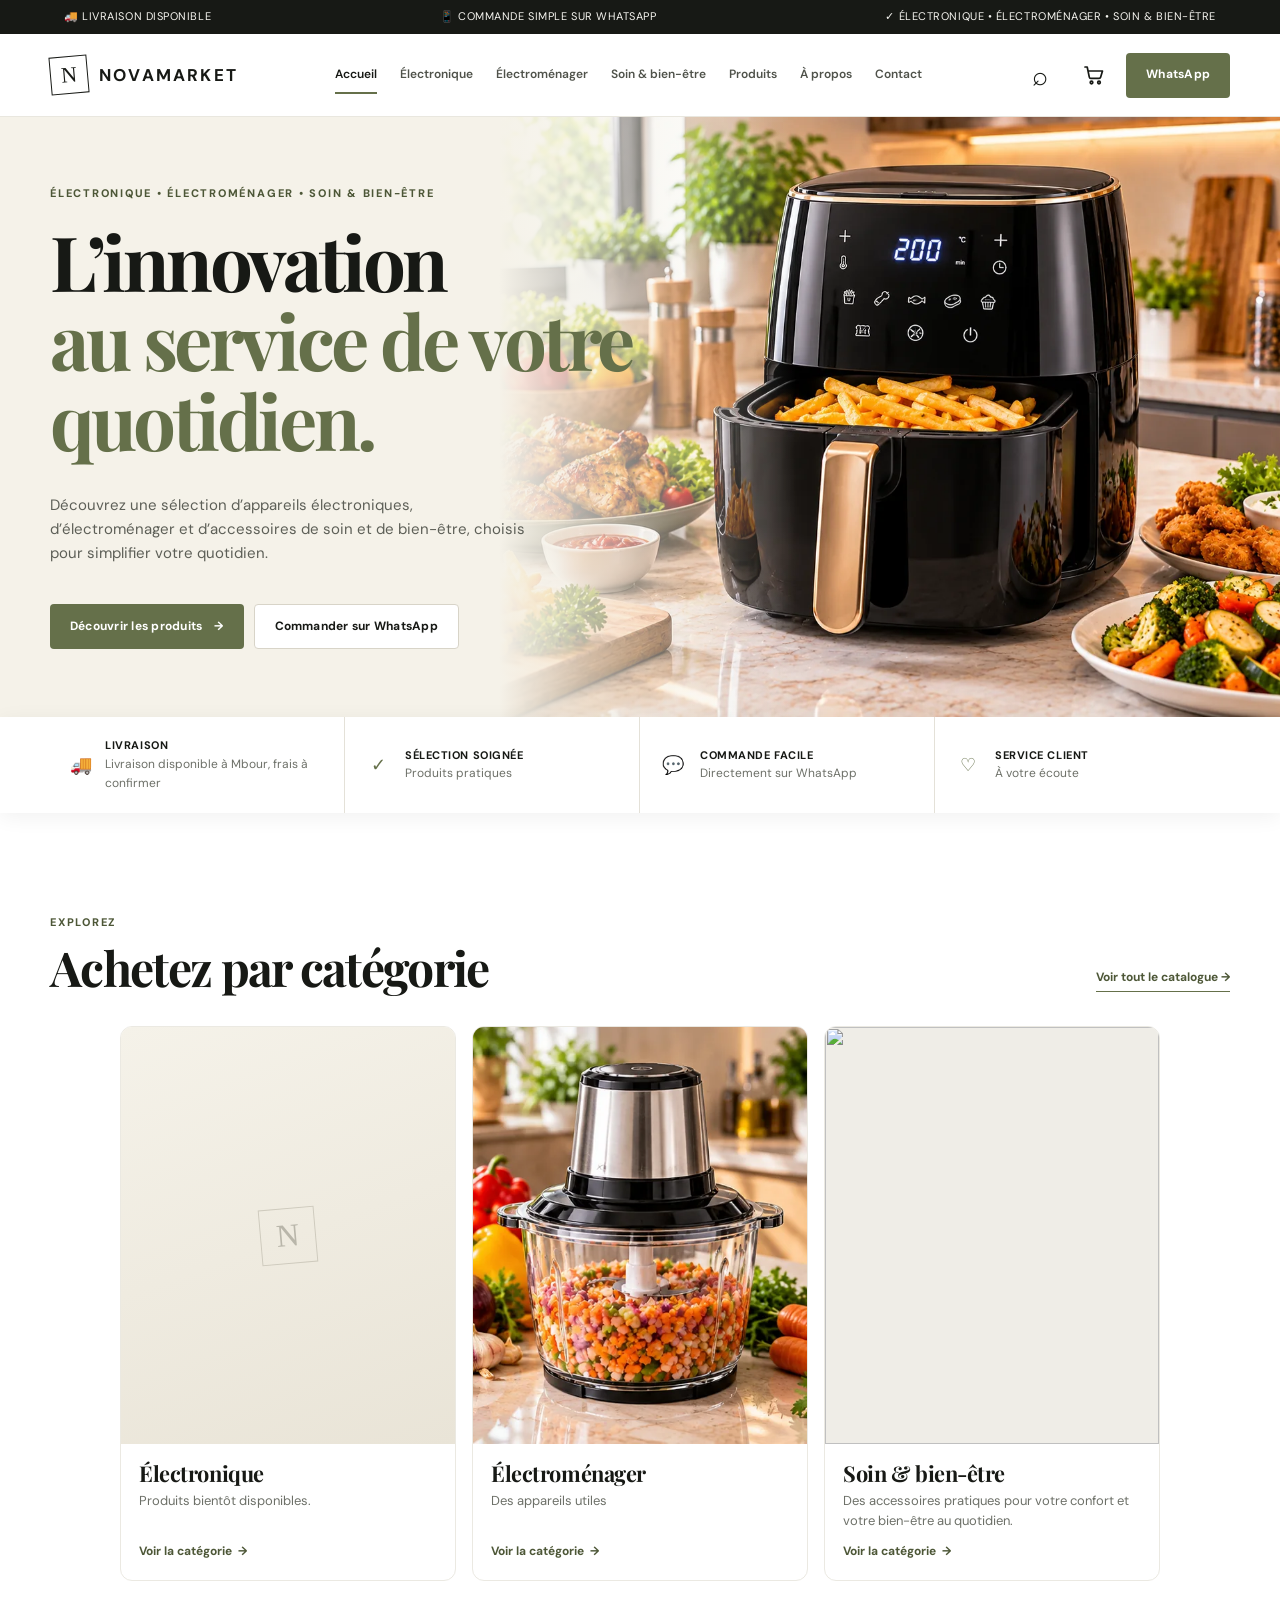
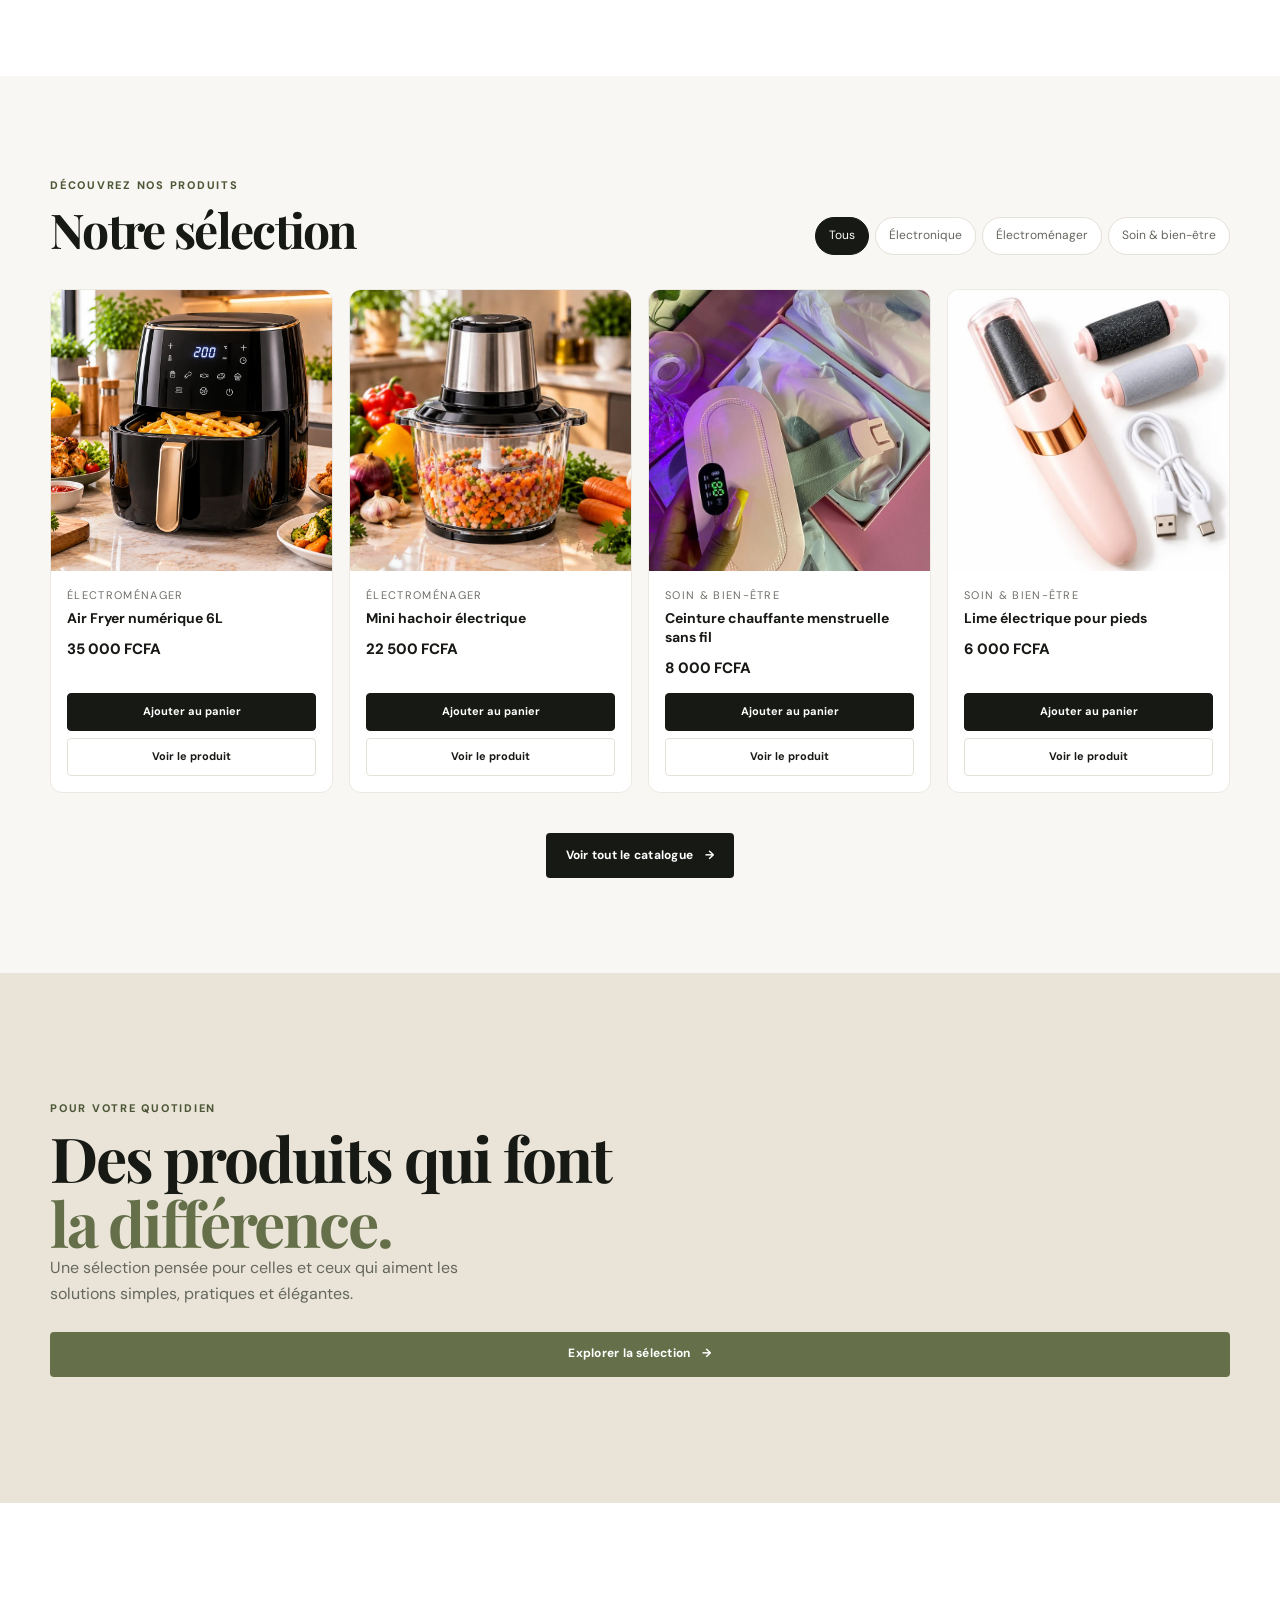
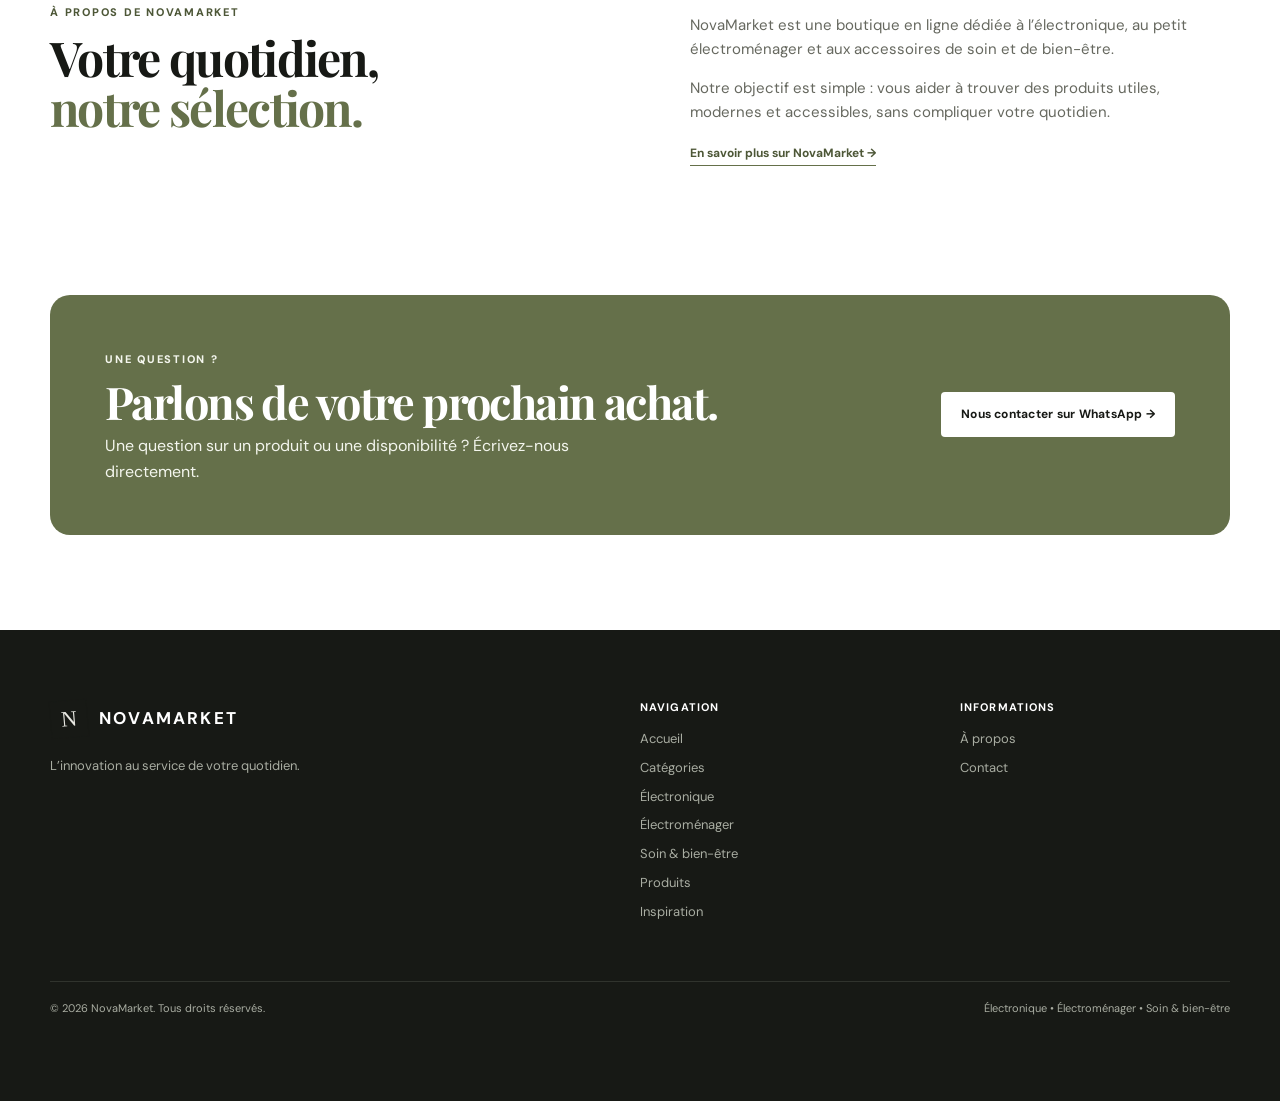
==== commit ef6dac39: "Active la commande WhatsApp, le panier et finalise la refonte - Numéro WhatsApp officiel centralisé " ====
--- a/index.html
+++ b/index.html
@@ -3,24 +3,27 @@
 <head>
   <meta charset="UTF-8">
   <meta name="viewport" content="width=device-width, initial-scale=1.0">
-  <meta name="description" content="NovaMarket — accessoires, équipements maison et cuisine. Découvrez notre sélection de produits pratiques et modernes.">
-  <title>NovaMarket — Maison & Cuisine</title>
+  <meta name="description" content="NovaMarket — électronique, électroménager, soin et bien-être. Des produits pratiques et innovants, commande simple sur WhatsApp.">
+  <title>NovaMarket — L’innovation au service de votre quotidien</title>
   <link rel="preconnect" href="https://fonts.googleapis.com">
   <link rel="preconnect" href="https://fonts.gstatic.com" crossorigin>
   <link href="https://fonts.googleapis.com/css2?family=DM+Sans:wght@400;500;600;700;800&family=Playfair+Display:wght@700&display=swap" rel="stylesheet">
-  <!-- Image du hero (arrière-plan CSS) : chargée en priorité. Même URL que dans style.css (.hero-image). -->
-  <link rel="preload" as="image" href="https://images.unsplash.com/photo-1556911220-bff31c812dba?auto=format&fit=crop&w=1800&q=80" fetchpriority="high">
+  <!-- Image du hero (arrière-plan CSS) : chargée en priorité. Mêmes URL et même seuil que dans style.css (.hero-image). -->
+  <link rel="preload" as="image" href="images/electromenager/friteuse%20air/3-1200.webp" type="image/webp" media="(min-width: 761px)" fetchpriority="high">
+  <link rel="preload" as="image" href="images/electromenager/friteuse%20air/3-600.webp" type="image/webp" media="(max-width: 760px)" fetchpriority="high">
   <link rel="stylesheet" href="style.css">
   <link rel="icon" href="images/favicon.svg" type="image/svg+xml">
 
   <!-- Open Graph (aperçu des liens partagés, ex. sur WhatsApp) -->
-  <!-- TODO: après mise en ligne, utiliser une URL absolue pour og:image (https://votre-domaine/images/og-image.jpg) et ajouter le fichier (1200 × 630 px). -->
+  <!-- og:image : URL absolue obligatoire (domaine Vercel actuel) — à modifier si le site change de domaine. Image : images/og-image.jpg (1200 × 630 px). -->
   <meta property="og:site_name" content="NovaMarket">
   <meta property="og:locale" content="fr_FR">
   <meta property="og:type" content="website">
-  <meta property="og:title" content="NovaMarket — Maison & Cuisine">
-  <meta property="og:description" content="NovaMarket — accessoires, équipements maison et cuisine. Découvrez notre sélection de produits pratiques et modernes.">
-  <meta property="og:image" content="images/og-image.jpg">
+  <meta property="og:title" content="NovaMarket — L’innovation au service de votre quotidien">
+  <meta property="og:description" content="NovaMarket — électronique, électroménager, soin et bien-être. Des produits pratiques et innovants, commande simple sur WhatsApp.">
+  <meta property="og:image" content="https://novamarket-plum.vercel.app/images/og-image.jpg">
+  <meta property="og:image:width" content="1200">
+  <meta property="og:image:height" content="630">
 </head>
 <body>
   <a class="skip-link" href="#contenu">Aller au contenu</a>
@@ -28,7 +31,7 @@
   <div class="announcement">
     <div><span aria-hidden="true">🚚</span> Livraison disponible</div>
     <div><span aria-hidden="true">📱</span> Commande simple sur WhatsApp</div>
-    <div><span aria-hidden="true">✓</span> Sélection maison & cuisine</div>
+    <div><span aria-hidden="true">✓</span> Électronique • Électroménager • Soin &amp; bien-être</div>
   </div>
 
   <header class="site-header">
@@ -37,7 +40,6 @@
         <span class="brand-mark">N</span>
         <span>
           <strong>NOVAMARKET</strong>
-          <small>MAISON • CUISINE • LIFESTYLE</small>
         </span>
       </a>
 
@@ -45,9 +47,10 @@
 
       <nav class="main-nav" id="mainNav" aria-label="Navigation principale">
         <a class="active" href="index.html" aria-current="page">Accueil</a>
-        <a href="#categories">Catégories</a>
+        <a href="categorie.html?cat=electronique" data-nav-category="electronique">Électronique</a>
+        <a href="categorie.html?cat=electromenager" data-nav-category="electromenager">Électroménager</a>
+        <a href="categorie.html?cat=bien-etre" data-nav-category="bien-etre">Soin &amp; bien-être</a>
         <a href="produits.html">Produits</a>
-        <a href="#inspiration">Inspiration</a>
         <a href="#apropos">À propos</a>
         <a href="#contact">Contact</a>
         <a class="nav-whatsapp" data-whatsapp-link target="_blank" rel="noopener">Commander sur WhatsApp</a>
@@ -55,7 +58,11 @@
 
       <div class="nav-actions">
         <button type="button" class="icon-btn" id="searchBtn" aria-label="Rechercher" aria-haspopup="dialog">⌕</button>
-        <a class="whatsapp-btn" data-whatsapp-link target="_blank" rel="noopener">WhatsApp</a>
+        <a class="icon-btn cart-btn" href="panier.html" data-cart-link aria-label="Panier">
+          <svg viewBox="0 0 24 24" width="24" height="24" fill="none" stroke="currentColor" stroke-width="1.7" stroke-linecap="round" stroke-linejoin="round" aria-hidden="true" focusable="false"><path d="M3 4h2.2l2.1 10.2a1.5 1.5 0 0 0 1.5 1.2h8.3a1.5 1.5 0 0 0 1.5-1.1L20.5 8H6.1"/><circle cx="9.5" cy="19.5" r="1.3"/><circle cx="17" cy="19.5" r="1.3"/></svg>
+          <span class="cart-count" data-cart-count hidden>0</span>
+        </a>
+        <a class="whatsapp-btn" data-whatsapp-link data-off-label="WhatsApp bientôt" target="_blank" rel="noopener">WhatsApp</a>
       </div>
     </div>
   </header>
@@ -64,9 +71,9 @@
     <section class="hero" id="accueil">
       <div class="hero-image"></div>
       <div class="container hero-content">
-        <span class="eyebrow">MAISON • CUISINE • LIFESTYLE</span>
-        <h1>Les essentiels<br><em>pour votre quotidien.</em></h1>
-        <p>Découvrez une sélection d’accessoires et d’équipements pensés pour rendre votre maison plus pratique, plus belle et plus agréable.</p>
+        <span class="eyebrow">ÉLECTRONIQUE • ÉLECTROMÉNAGER • SOIN &amp; BIEN-ÊTRE</span>
+        <h1>L’innovation<br><em>au service de votre quotidien.</em></h1>
+        <p>Découvrez une sélection d’appareils électroniques, d’électroménager et d’accessoires de soin et de bien-être, choisis pour simplifier votre quotidien.</p>
         <div class="hero-actions">
           <a class="btn btn-primary" href="#produits">Découvrir les produits <span aria-hidden="true">→</span></a>
           <a class="btn btn-light" data-whatsapp-link target="_blank" rel="noopener">Commander sur WhatsApp</a>
@@ -76,7 +83,7 @@
 
     <section class="trust-strip">
       <div class="container trust-grid">
-        <div><span class="trust-icon" aria-hidden="true">🚚</span><div><strong>Livraison</strong><small>Selon votre zone</small></div></div>
+        <div><span class="trust-icon" aria-hidden="true">🚚</span><div><strong>Livraison</strong><small data-delivery-area>Selon votre zone</small></div></div>
         <div><span class="trust-icon" aria-hidden="true">✓</span><div><strong>Sélection soignée</strong><small>Produits pratiques</small></div></div>
         <div><span class="trust-icon" aria-hidden="true">💬</span><div><strong>Commande facile</strong><small>Directement sur WhatsApp</small></div></div>
         <div><span class="trust-icon" aria-hidden="true">♡</span><div><strong>Service client</strong><small>À votre écoute</small></div></div>
@@ -93,28 +100,8 @@
           <a href="produits.html" class="text-link">Voir tout le catalogue →</a>
         </div>
 
-        <div class="category-grid">
-          <a class="category-card" href="categorie.html?cat=Cuisine">
-            <div class="category-media"><img src="https://images.unsplash.com/photo-1556911220-e15b29be8c8f?auto=format&fit=crop&w=600&q=80" alt="" width="600" height="750" loading="lazy" decoding="async"></div>
-            <div class="category-body"><h3>Cuisine</h3><span class="category-link">Voir la catégorie <span aria-hidden="true">→</span></span></div>
-          </a>
-          <a class="category-card" href="categorie.html?cat=Maison">
-            <div class="category-media"><img src="https://images.unsplash.com/photo-1618220179428-22790b461013?auto=format&fit=crop&w=600&q=80" alt="" width="600" height="750" loading="lazy" decoding="async"></div>
-            <div class="category-body"><h3>Maison</h3><span class="category-link">Voir la catégorie <span aria-hidden="true">→</span></span></div>
-          </a>
-          <a class="category-card" href="categorie.html?cat=%C3%89lectrom%C3%A9nager">
-            <div class="category-media"><img src="https://images.unsplash.com/photo-1585515320310-259814833e62?auto=format&fit=crop&w=600&q=80" alt="" width="600" height="750" loading="lazy" decoding="async"></div>
-            <div class="category-body"><h3>Électroménager</h3><span class="category-link">Voir la catégorie <span aria-hidden="true">→</span></span></div>
-          </a>
-          <a class="category-card" href="categorie.html?cat=Organisation">
-            <div class="category-media"><img src="images/categories/organisation.jpg" alt="Cuisine moderne avec rangements et boîtes de stockage organisées" width="298" height="428" loading="lazy" decoding="async"></div>
-            <div class="category-body"><h3>Organisation</h3><span class="category-link">Voir la catégorie <span aria-hidden="true">→</span></span></div>
-          </a>
-          <a class="category-card" href="categorie.html?cat=Accessoires">
-            <div class="category-media"><img src="https://images.unsplash.com/photo-1520981825232-ece5fae45120?auto=format&fit=crop&w=600&q=80" alt="" width="600" height="750" loading="lazy" decoding="async"></div>
-            <div class="category-body"><h3>Accessoires</h3><span class="category-link">Voir la catégorie <span aria-hidden="true">→</span></span></div>
-          </a>
-        </div>
+        <!-- Cartes générées depuis CATEGORIES (data/products.js) -->
+        <div class="category-grid" id="homeCategoryGrid"></div>
       </div>
     </section>
 
@@ -140,7 +127,7 @@
     <section class="feature-banner" id="inspiration">
       <div class="feature-image"></div>
       <div class="container feature-content">
-        <span class="eyebrow">POUR VOTRE INTÉRIEUR</span>
+        <span class="eyebrow">POUR VOTRE QUOTIDIEN</span>
         <h2>Des produits qui font<br><em>la différence.</em></h2>
         <p>Une sélection pensée pour celles et ceux qui aiment les solutions simples, pratiques et élégantes.</p>
         <a class="btn btn-primary" href="produits.html">Explorer la sélection <span aria-hidden="true">→</span></a>
@@ -154,7 +141,7 @@
           <h2>Votre quotidien,<br><em>notre sélection.</em></h2>
         </div>
         <div>
-          <p>NovaMarket est une boutique en ligne dédiée aux accessoires, équipements et solutions pratiques pour la maison et la cuisine.</p>
+          <p>NovaMarket est une boutique en ligne dédiée à l’électronique, au petit électroménager et aux accessoires de soin et de bien-être.</p>
           <p>Notre objectif est simple : vous aider à trouver des produits utiles, modernes et accessibles, sans compliquer votre quotidien.</p>
           <a href="#contact" class="text-link">En savoir plus sur NovaMarket →</a>
         </div>
@@ -178,14 +165,17 @@
       <div>
         <a class="brand footer-brand" href="#accueil">
           <span class="brand-mark">N</span>
-          <span><strong>NOVAMARKET</strong><small>MAISON • CUISINE • LIFESTYLE</small></span>
+          <span><strong>NOVAMARKET</strong></span>
         </a>
-        <p>Des produits pratiques pour une maison plus simple et plus agréable.</p>
+        <p>L’innovation au service de votre quotidien.</p>
       </div>
       <div>
         <h2 class="footer-title">Navigation</h2>
         <a href="#accueil">Accueil</a>
         <a href="#categories">Catégories</a>
+        <a href="categorie.html?cat=electronique">Électronique</a>
+        <a href="categorie.html?cat=electromenager">Électroménager</a>
+        <a href="categorie.html?cat=bien-etre">Soin &amp; bien-être</a>
         <a href="produits.html">Produits</a>
         <a href="#inspiration">Inspiration</a>
       </div>
@@ -193,10 +183,10 @@
         <h2 class="footer-title">Informations</h2>
         <a href="#apropos">À propos</a>
         <a href="#contact">Contact</a>
-        <a class="is-pending" title="Page bientôt disponible">Livraison</a>
-        <a class="is-pending" title="Page bientôt disponible">FAQ</a>
-      </div>
-      <div>
+        <a data-page-link="livraison">Livraison</a>
+        <a data-page-link="faq">FAQ</a>
+      </div>
+      <div class="footer-social">
         <h2 class="footer-title">Nous suivre</h2>
         <a data-social="instagram">Instagram</a>
         <a data-social="facebook">Facebook</a>
@@ -205,7 +195,7 @@
     </div>
     <div class="container footer-bottom">
       <span>© <span id="year"></span> NovaMarket. Tous droits réservés.</span>
-      <span>Maison • Cuisine • Lifestyle</span>
+      <span>Électronique • Électroménager • Soin &amp; bien-être</span>
     </div>
   </footer>
 
@@ -215,11 +205,12 @@
       <span class="eyebrow">RECHERCHE</span>
       <h2 id="searchTitle">Que recherchez-vous ?</h2>
       <label class="sr-only" for="searchInput">Rechercher un produit</label>
-      <input type="search" id="searchInput" placeholder="Ex. air fryer, rangement, cuisine..." autocomplete="off">
+      <input type="search" id="searchInput" placeholder="Ex. air fryer, hachoir, ceinture..." autocomplete="off">
       <div id="searchResults" class="search-results" aria-live="polite"></div>
     </div>
   </div>
 
+  <script src="data/config.js"></script>
   <script src="data/products.js"></script>
   <script src="script.js"></script>
 </body>
--- a/style.css
+++ b/style.css
@@ -80,10 +80,9 @@
   font-size: 22px; transform: rotate(-5deg);
 }
 .brand strong { display: block; letter-spacing: .13em; font-size: 17px; line-height: 1.1; }
-.brand small { display: block; color: var(--muted); font-size: 8px; letter-spacing: .17em; margin-top: 3px; }
 
 .main-nav { display: flex; align-items: center; justify-content: center; gap: 23px; flex: 1; }
-.main-nav a { position: relative; font-size: 12px; font-weight: 600; color: #4f524a; padding: 31px 0; }
+.main-nav a { position: relative; font-size: 12px; font-weight: 600; color: #4f524a; padding: 31px 0; white-space: nowrap; }
 .main-nav a::after { content:""; position:absolute; left:0; right:100%; bottom:22px; height:2px; background:var(--olive); transition:.25s; }
 .main-nav a:hover, .main-nav a.active { color:var(--ink); }
 .main-nav a:hover::after, .main-nav a.active::after { right:0; }
@@ -115,10 +114,11 @@
 .hero { position:relative; min-height:600px; overflow:hidden; background:var(--cream); }
 .hero-image {
   position:absolute; inset:0 0 0 39%;
-  /* Même URL que le <link rel="preload"> de index.html */
+  /* Photo NovaMarket de l'Air Fryer (WebP optimisé, original : friteuse air/3.png).
+     Mêmes URL que les <link rel="preload"> de index.html (1200 px ici, 600 px sur mobile). */
   background:
     linear-gradient(90deg, var(--cream) 0%, rgba(245,242,233,.55) 17%, rgba(245,242,233,0) 38%),
-    url("https://images.unsplash.com/photo-1556911220-bff31c812dba?auto=format&fit=crop&w=1800&q=80") center/cover;
+    url("images/electromenager/friteuse%20air/3-1200.webp") center 20%/cover; /* 20 % : le haut de l'appareil reste visible sur grand écran */
 }
 .hero-content { position:relative; min-height:600px; display:flex; flex-direction:column; justify-content:center; max-width:1180px; }
 .eyebrow { display:inline-block; color:var(--olive-dark); font-size:11px; font-weight:800; letter-spacing:.16em; }
@@ -145,8 +145,8 @@
 .section-more { display:flex; justify-content:center; margin-top:40px; }
 
 /* ---------- Catégories (accueil) ---------- */
-/* 5 cartes de même taille ; flex + largeur fixe : la dernière ligne reste centrée sur tablette/mobile */
-.category-grid { --cat-gap:16px; --cat-cols:5; display:flex; flex-wrap:wrap; justify-content:center; gap:var(--cat-gap); }
+/* 3 cartes de même taille ; flex + largeur fixe : la dernière ligne reste centrée sur mobile */
+.category-grid { --cat-gap:16px; --cat-cols:3; max-width:1040px; margin:0 auto; display:flex; flex-wrap:wrap; justify-content:center; gap:var(--cat-gap); }
 .category-card { flex:0 0 calc((100% - (var(--cat-cols) - 1) * var(--cat-gap)) / var(--cat-cols)); display:flex; flex-direction:column; background:#fff; border:1px solid #ebe9e2; border-radius:12px; overflow:hidden; transition:transform .25s, box-shadow .25s; }
 .category-card:hover { transform:translateY(-4px); box-shadow:var(--shadow); }
 .category-media { aspect-ratio:4/5; overflow:hidden; background:#efede7; }
@@ -154,9 +154,10 @@
 .category-card:hover .category-media img { transform:scale(1.04); }
 .category-media.is-placeholder { display:grid; place-items:center; background:linear-gradient(160deg, var(--cream) 0%, var(--sand) 100%); }
 .category-media.is-placeholder .brand-mark { width:56px; height:56px; font-size:32px; color:#b9b6aa; border-color:#cfcbbe; }
-.category-body { padding:16px 18px 18px; }
+.category-body { flex:1; display:flex; flex-direction:column; align-items:flex-start; padding:16px 18px 18px; }
 .category-body h3 { margin:0 0 6px; font:700 clamp(18px, 1.7vw, 22px)/1.15 "Playfair Display", Georgia, serif; letter-spacing:-.02em; }
-.category-link { display:inline-flex; align-items:center; gap:6px; color:var(--olive-dark); font-size:12px; font-weight:700; }
+.category-text { margin:0 0 12px; color:var(--muted); font-size:13px; line-height:1.5; }
+.category-link { margin-top:auto; display:inline-flex; align-items:center; gap:6px; color:var(--olive-dark); font-size:12px; font-weight:700; }
 .category-link span { transition:transform .2s; }
 .category-card:hover .category-link span { transform:translateX(3px); }
 
@@ -184,11 +185,47 @@
 .product-name { margin:5px 0 9px; font-size:14px; font-weight:700; line-height:1.35; }
 .product-name a:hover { color:var(--olive-dark); }
 .product-price { display:flex; flex-wrap:wrap; align-items:baseline; gap:4px 8px; font-size:15px; font-weight:800; }
+.price-on-request { color:var(--olive-dark); }
+.product-price.price-on-request { font-size:13px; }
+.product-detail-price.price-on-request { font-size:22px; }
 .old-price { color:#9a9c94; font-size:.8em; font-weight:500; text-decoration:line-through; }
 .product-actions { display:grid; gap:7px; margin-top:auto; padding-top:13px; }
-.product-actions a { display:inline-flex; align-items:center; justify-content:center; text-align:center; min-height:38px; padding:0 8px; border:1px solid var(--line); background:white; border-radius:4px; font-size:11px; font-weight:700; line-height:1.25; color:var(--ink); }
-.product-actions .card-whatsapp { background:var(--ink); color:#fff; border-color:var(--ink); }
+.product-actions > * { display:inline-flex; align-items:center; justify-content:center; text-align:center; min-height:38px; padding:0 8px; border:1px solid var(--line); background:white; border-radius:4px; font-size:11px; font-weight:700; line-height:1.25; color:var(--ink); }
+.product-actions .card-whatsapp,
+.product-actions .card-add { background:var(--ink); color:#fff; border-color:var(--ink); }
+.product-actions button.card-add { cursor:pointer; }
+.product-actions button.card-add:hover { background:var(--olive-dark); border-color:var(--olive-dark); }
 .product-actions .card-details:hover { border-color:var(--ink); }
+
+/* Catégorie sans produit : message « Produits bientôt disponibles » à la place de la grille */
+.grid-empty { grid-column:1 / -1; margin:0; padding:50px 20px; text-align:center; color:var(--muted); font-weight:600; background:white; border:1px dashed var(--line); border-radius:12px; }
+
+/* Boutons désactivés : numéro WhatsApp non renseigné dans data/config.js (whatsapp-off)
+   ou produit épuisé (is-unavailable) */
+.whatsapp-off,
+.whatsapp-off:hover,
+.is-unavailable,
+.product-actions .whatsapp-off,
+.product-actions .is-unavailable,
+.main-nav .nav-whatsapp.whatsapp-off,
+.product-detail-actions .btn-whatsapp.whatsapp-off,
+.product-detail-actions .btn-whatsapp.whatsapp-off:hover,
+.product-detail-actions .btn-whatsapp.is-unavailable,
+.product-detail-actions .btn-whatsapp.is-unavailable:hover,
+.product-detail-actions .btn-whatsapp-direct.whatsapp-off,
+.btn-cart-send.whatsapp-off,
+.btn-cart-send.whatsapp-off:hover { background:#ecebe5; color:#5f6259; border-color:#dcdad2; box-shadow:none; transform:none; cursor:not-allowed; }
+.whatsapp-btn.whatsapp-off { white-space:nowrap; }
+.product-detail-actions .btn-whatsapp.whatsapp-off { font-size:16px; }
+
+/* ---------- Panier : icône de l'en-tête et message de confirmation ---------- */
+.cart-btn { position:relative; display:inline-grid; place-items:center; }
+.cart-btn.active { color:var(--olive-dark); }
+.cart-count { position:absolute; top:3px; right:0; min-width:18px; height:18px; padding:0 5px; border-radius:999px; background:var(--olive); color:#fff; font:800 10px/18px "DM Sans", sans-serif; text-align:center; }
+.cart-toast { position:fixed; left:50%; bottom:24px; z-index:250; display:flex; align-items:center; gap:14px; width:max-content; max-width:min(560px, calc(100% - 32px)); padding:12px 16px; border-radius:12px; background:var(--ink); color:#fff; font-size:13px; line-height:1.4; box-shadow:var(--shadow); opacity:0; pointer-events:none; transform:translate(-50%, 12px); transition:opacity .2s, transform .2s; }
+.cart-toast.visible { opacity:1; pointer-events:auto; transform:translate(-50%, 0); }
+.cart-toast a { flex-shrink:0; color:var(--gold-light); font-weight:700; text-decoration:underline; text-underline-offset:3px; }
+.cart-toast a:focus-visible { outline-color:var(--gold-light); }
 
 /* ---------- Bannière secondaire (accueil) ---------- */
 .feature-banner { min-height:530px; position:relative; overflow:hidden; background:var(--sand); }
@@ -209,16 +246,15 @@
 .contact-box .btn-dark { background:white; color:var(--ink); white-space:nowrap; }
 
 /* ---------- Footer ---------- */
-.footer { background:#171915; color:#e8e8e2; padding:70px 0 20px; }
+/* Bas de 84 px : en fin de page, le bouton « Retour en haut » (44 px à 20 px du bas) ne recouvre aucun texte du pied de page */
+.footer { background:#171915; color:#e8e8e2; padding:70px 0 84px; }
 .footer-grid { display:grid; grid-template-columns:2fr 1fr 1fr 1fr; gap:50px; }
+@media (min-width: 761px) { .footer-grid.no-social { grid-template-columns:2fr 1fr 1fr; } }
 .footer-brand strong { color:white; }
-.footer-brand small { color:#979b8e; }
 .footer p { color:#a9ada2; max-width:320px; font-size:13px; margin-top:18px; }
 .footer .footer-title { margin:0 0 15px; font:700 11px/1.3 "DM Sans", sans-serif; text-transform:uppercase; letter-spacing:.1em; color:white; }
 .footer-grid > div:not(:first-child) a { display:block; color:#a9ada2; font-size:13px; margin:8px 0; }
 .footer-grid > div:not(:first-child) a:hover { color:white; }
-.footer-grid > div:not(:first-child) a.is-pending { opacity:.7; cursor:default; }
-.footer-grid > div:not(:first-child) a.is-pending:hover { color:#a9ada2; }
 .footer-bottom { margin-top:50px; padding-top:18px; border-top:1px solid #30332d; display:flex; justify-content:space-between; color:#a9ada2; font-size:11px; }
 
 /* ---------- Recherche (fenêtre modale) ---------- */
@@ -290,9 +326,11 @@
 .category-hero-content { position:relative; min-height:440px; display:flex; flex-direction:column; justify-content:center; padding:40px 0; }
 .category-hero h1 { font-family:"Playfair Display", Georgia, serif; font-size:clamp(44px,6vw,72px); line-height:1.02; letter-spacing:-.045em; margin:12px 0 14px; }
 .category-hero p { max-width:470px; color:#5d5f57; font-size:15px; margin:0; }
+.category-hero .category-soon { display:inline-block; padding:12px 20px; border-radius:999px; background:var(--sand); color:var(--ink); font:italic 600 18px/1.3 "Playfair Display", Georgia, serif; }
 .category-hero.is-empty { min-height:0; }
 .category-hero.is-empty .category-hero-image { display:none; }
 .category-hero.is-empty .category-hero-content { min-height:0; padding:50px 0 55px; }
+.category-intro { max-width:70ch; margin:0 0 22px; color:#55574f; font-size:14px; line-height:1.7; }
 .category-chips { display:flex; flex-wrap:wrap; gap:6px; margin-bottom:26px; }
 .category-chips .category-option { width:auto; gap:8px; border:1px solid var(--line); background:white; border-radius:999px; padding:8px 14px; font-size:12px; }
 .category-chips .category-option.active { border-color:var(--ink); background:var(--ink); }
@@ -304,8 +342,9 @@
 .product-detail { display:grid; grid-template-columns:minmax(0,1.4fr) minmax(0,1fr); gap:48px; align-items:start; }
 
 /* ---------- Galerie produit : miniatures + grande image + zoom (produit.js) ---------- */
-.pg { --thumb:84px; display:grid; grid-template-columns:var(--thumb) minmax(0,1fr); grid-template-areas:"thumbs stage" ". tabs"; gap:14px; align-items:start; }
-.pg:not(.has-thumbs) { grid-template-columns:minmax(0,1fr); grid-template-areas:"stage" "tabs"; }
+/* Image principale en haut, miniatures en rangée horizontale dessous (ordinateur et mobile) */
+.pg { --thumb:84px; display:grid; grid-template-columns:minmax(0,1fr); grid-template-areas:"stage" "thumbs" "tabs"; gap:12px; align-items:start; }
+.pg:not(.has-thumbs) { grid-template-areas:"stage" "tabs"; }
 @media (min-width: 901px) {
   /* La galerie reste visible pendant la lecture des informations */
   .pg { position:sticky; top:calc(var(--header-h) + 24px); }
@@ -341,10 +380,10 @@
 .pg-play:focus-visible { outline:3px solid var(--gold); outline-offset:3px; }
 
 /* Miniatures : colonne verticale (même hauteur que la grande image), défilable */
-.pg-thumbs-wrap { grid-area:thumbs; position:relative; align-self:stretch; min-height:0; }
-.pg-thumbs { position:absolute; inset:0; margin:-3px; padding:3px; display:flex; flex-direction:column; gap:10px; overflow-y:auto; overscroll-behavior:contain; scrollbar-width:none; }
+.pg-thumbs-wrap { grid-area:thumbs; position:relative; min-width:0; }
+.pg-thumbs { margin:-3px; padding:3px; display:flex; flex-direction:row; gap:10px; overflow-x:auto; overflow-y:hidden; overscroll-behavior:contain; scroll-snap-type:x proximity; scrollbar-width:none; }
 .pg-thumbs::-webkit-scrollbar { display:none; }
-.pg-thumb { flex:0 0 auto; width:100%; aspect-ratio:1/1; padding:0; border:1px solid var(--line); border-radius:12px; overflow:hidden; background:var(--stage-bg); cursor:pointer; opacity:.62; transition:opacity .2s, border-color .2s, box-shadow .2s; }
+.pg-thumb { flex:0 0 var(--thumb); width:var(--thumb); aspect-ratio:1/1; scroll-snap-align:start; padding:0; border:1px solid var(--line); border-radius:12px; overflow:hidden; background:var(--stage-bg); cursor:pointer; opacity:.62; transition:opacity .2s, border-color .2s, box-shadow .2s; }
 .pg-thumb img { width:100%; height:100%; object-fit:cover; }
 .pg-thumb:hover { opacity:1; border-color:#E5CD7A; }
 .pg-thumb[aria-current="true"] { opacity:1; border-color:var(--gold); box-shadow:0 0 0 1px var(--gold); }
@@ -393,11 +432,15 @@
 .availability-ok { background:#eef0e6; color:var(--olive-dark); }
 .availability-warn { background:#f6ecd9; color:#8a5a14; }
 .availability-info { background:var(--sand); color:#4f524a; }
+.availability-out { background:#f3e3e0; color:#8f2d1f; }
+.stock-note { margin:8px 0 0; font-size:12px; color:var(--muted); }
+.product-tag.product-tag-out { background:var(--ink); }
 .product-description { max-width:60ch; color:#55574f; font-size:15px; line-height:1.7; margin:18px 0; }
 .product-subtitle { font-family:"DM Sans", sans-serif; font-size:11px; font-weight:800; text-transform:uppercase; letter-spacing:.12em; margin:0 0 12px; }
 .product-features { list-style:none; padding:0; margin:0 0 26px; display:grid; gap:8px; }
 .product-features li { position:relative; padding-left:24px; font-size:13px; }
 .product-features li::before { content:"✓"; position:absolute; left:0; color:var(--olive); font-weight:800; }
+.product-features-note { margin:-12px 0 26px; padding:10px 12px; background:var(--stage-bg); border-left:2px solid var(--gold); color:#55574f; font-size:12px; line-height:1.55; }
 .order-box { display:flex; align-items:center; justify-content:space-between; gap:20px; padding:16px 0; border-top:1px solid var(--line); border-bottom:1px solid var(--line); margin-bottom:20px; }
 .quantity { display:inline-flex; align-items:center; gap:2px; padding:3px; border:1px solid #dedbd2; border-radius:12px; background:#fff; }
 .quantity button { width:44px; height:44px; border:0; border-radius:9px; background:transparent; font-size:20px; line-height:1; cursor:pointer; color:var(--ink); transition:background .2s, color .2s; }
@@ -407,14 +450,18 @@
 .quantity output { min-width:40px; text-align:center; font-size:17px; font-weight:700; font-variant-numeric:tabular-nums; }
 .order-total { font-size:13px; color:var(--muted); }
 .order-total strong { color:var(--ink); font-size:16px; }
+.order-total small { display:block; margin-top:2px; font-size:11px; line-height:1.4; }
 .product-detail-actions { display:grid; gap:10px; }
-.btn-whatsapp { width:100%; min-height:52px; font-size:13px; gap:10px; }
+.btn-whatsapp, .btn-add-cart { width:100%; min-height:52px; font-size:13px; gap:10px; }
 /* CTA principal de la fiche : doré, texte et icône blancs (19 px gras = gros texte, contraste 3,3:1) */
-.product-detail-actions .btn-whatsapp { min-height:60px; padding:0 24px; border-radius:14px; background:var(--gold-strong); color:#fff; font-size:19px; font-weight:700; letter-spacing:.01em; box-shadow:0 6px 18px rgba(181,133,15,.22); transition:background .2s, box-shadow .2s, transform .2s; }
-.product-detail-actions .btn-whatsapp:hover { background:var(--gold-dark); box-shadow:0 8px 22px rgba(151,112,12,.28); }
-.product-detail-actions .btn-whatsapp:focus-visible { outline:3px solid var(--ink); outline-offset:3px; }
-.product-detail-actions .btn-whatsapp .btn-icon { width:24px; height:24px; }
+.product-detail-actions .btn-whatsapp, .product-detail-actions .btn-add-cart { min-height:60px; padding:0 24px; border-radius:14px; background:var(--gold-strong); color:#fff; font-size:19px; font-weight:700; letter-spacing:.01em; box-shadow:0 6px 18px rgba(181,133,15,.22); transition:background .2s, box-shadow .2s, transform .2s; }
+.product-detail-actions .btn-whatsapp:hover, .product-detail-actions .btn-add-cart:hover { background:var(--gold-dark); box-shadow:0 8px 22px rgba(151,112,12,.28); }
+.product-detail-actions .btn-whatsapp:focus-visible, .product-detail-actions .btn-add-cart:focus-visible { outline:3px solid var(--ink); outline-offset:3px; }
+.product-detail-actions .btn-whatsapp .btn-icon, .product-detail-actions .btn-add-cart .btn-icon { width:24px; height:24px; }
 .btn-icon { flex-shrink:0; }
+/* Fiche : commande directe sur WhatsApp, en bouton secondaire sous « Ajouter au panier » */
+.product-detail-actions .btn-whatsapp-direct { width:100%; min-height:52px; gap:10px; border-radius:14px; border:1px solid var(--gold); background:#fff; color:var(--ink); font-size:14px; }
+.product-detail-actions .btn-whatsapp-direct:hover { border-color:var(--gold-dark); background:var(--stage-bg); }
 .order-note { margin:0; font-size:12px; color:var(--muted); text-align:center; }
 .back-link { display:inline-flex; align-items:center; gap:6px; margin-top:18px; font-size:13px; font-weight:700; color:var(--olive-dark); }
 .back-link:hover { text-decoration:underline; text-underline-offset:3px; }
@@ -428,9 +475,54 @@
 .related-section { background:#f8f7f3; }
 .related-grid { grid-template-columns:repeat(4,1fr); }
 
+/* ---------- Page panier ---------- */
+.cart-layout { display:grid; grid-template-columns:minmax(0,1fr) 360px; gap:34px; align-items:start; }
+.cart-list { display:grid; gap:12px; }
+.cart-notice { margin:0 0 14px; padding:12px 14px; border-radius:10px; background:var(--sand); font-size:13px; }
+.cart-item { display:grid; grid-template-columns:88px minmax(0,1fr) auto; align-items:center; gap:16px; padding:14px; background:#fff; border:1px solid #ebe9e2; border-radius:12px; }
+.cart-item-media { display:block; width:88px; aspect-ratio:1; overflow:hidden; border-radius:10px; background:#efede7; }
+.cart-item-media img { height:100%; object-fit:cover; }
+.cart-item-media .photo-placeholder > span:not(.brand-mark) { display:none; }
+.cart-item-media .photo-placeholder .brand-mark { width:30px; height:30px; font-size:17px; }
+.cart-item-name { margin:0 0 4px; font-size:15px; font-weight:700; line-height:1.3; }
+.cart-item-name a:hover { color:var(--olive-dark); }
+.cart-item-unit, .cart-item-limit, .cart-item-alert { margin:0; font-size:12px; color:var(--muted); }
+.cart-item-limit { margin-top:4px; color:#8a5a14; font-weight:600; }
+.cart-item-alert { color:#8f2d1f; font-weight:600; }
+.cart-item.is-blocked { background:#faf9f6; }
+.cart-item.is-blocked .cart-item-media { opacity:.55; }
+.cart-item-controls { display:flex; align-items:center; gap:14px; }
+.cart-qty button { width:38px; height:38px; }
+.cart-qty output { min-width:30px; font-size:15px; }
+.cart-item-subtotal { margin:0; min-width:104px; text-align:right; font-size:15px; font-weight:800; }
+.cart-remove, .cart-clear { border:0; background:none; min-height:44px; padding:0 4px; color:var(--muted); font-size:12px; font-weight:700; text-decoration:underline; text-underline-offset:3px; cursor:pointer; }
+.cart-remove:hover, .cart-clear:hover { color:var(--ink); }
+.cart-summary { position:sticky; top:100px; padding:20px; background:#fff; border:1px solid #ebe9e2; border-radius:12px; }
+.cart-totals { margin:0; }
+.cart-totals div { display:flex; justify-content:space-between; align-items:baseline; gap:12px; padding:9px 0; border-bottom:1px solid var(--line); font-size:13px; }
+.cart-totals dt { color:var(--muted); }
+.cart-totals dd { margin:0; font-weight:800; text-align:right; }
+.cart-totals div:first-child dd { font-size:20px; }
+.cart-total-note, .cart-delivery { margin:8px 0 0; font-size:12px; color:var(--muted); }
+.cart-total-note { color:#8a5a14; }
+.cart-form { display:grid; gap:6px; margin-top:18px; padding-top:16px; border-top:1px solid var(--line); }
+.cart-form-intro { margin:0; font-size:12px; font-weight:700; }
+.cart-form label { margin-top:6px; font-size:12px; font-weight:700; }
+.cart-form label span { font-weight:500; color:var(--muted); }
+.cart-form input, .cart-form textarea { width:100%; padding:11px 12px; font:inherit; border:1px solid var(--line); border-radius:8px; background:#fff; font-size:14px; outline:none; resize:vertical; }
+.cart-form input:focus, .cart-form textarea:focus { border-color:var(--olive); box-shadow:0 0 0 2px rgba(101,112,74,.25); }
+.cart-privacy { margin:4px 0 8px; font-size:11px; color:var(--muted); }
+.btn-cart-send { width:100%; min-height:52px; border-radius:12px; font-size:14px; text-align:center; }
+.cart-legal { margin:16px 0 0; padding:10px 12px; border-radius:8px; background:var(--cream); font-size:12px; font-weight:600; line-height:1.5; }
+.cart-clear { margin-top:6px; }
+
 /* =====================================================================
    RESPONSIVE
    ===================================================================== */
+
+@media (max-width: 1240px) {
+  .main-nav { gap:16px; }
+}
 
 @media (max-width: 950px) {
   .main-nav { gap:14px; }
@@ -445,8 +537,9 @@
   .related-grid { grid-template-columns:repeat(2,1fr); }
 }
 
-/* Header : menu mobile (burger) jusqu'à 900 px pour éviter tout débordement sur tablette */
-@media (max-width: 900px) {
+/* Header : menu mobile (burger) jusqu'à 1100 px pour éviter tout débordement ou retour à la ligne
+   (8 liens, dont « Bien-être & soins personnels »). Valeur reprise dans script.js (desktopNav). */
+@media (max-width: 1100px) {
   .nav-wrap { gap:12px; }
   .menu-toggle { display:block; order:3; }
   .main-nav { position:absolute; left:16px; right:16px; top:100%; display:none; flex-direction:column; align-items:stretch; gap:0; background:white; border:1px solid var(--line); border-radius:12px; box-shadow:var(--shadow); padding:8px; }
@@ -454,6 +547,9 @@
   .main-nav a { padding:13px; font-size:13px; }
   .main-nav a::after { display:none; }
   .nav-actions { margin-left:auto; }
+}
+
+@media (max-width: 900px) {
   /* Tablette : galerie pleine largeur au-dessus des informations, miniatures plus petites */
   .product-detail { grid-template-columns:minmax(0,1fr); gap:28px; }
   .product-reassurance { grid-template-columns:repeat(3, minmax(0,1fr)); }
@@ -473,7 +569,12 @@
   .brand strong { font-size:15px; }
   .hero, .hero-content { min-height:650px; }
   .hero h1 { font-size:48px; }
-  .hero-image { background-position:65% center; }
+  .hero-image {
+    background-image:
+      linear-gradient(90deg, var(--cream) 0%, rgba(245,242,233,.55) 17%, rgba(245,242,233,0) 38%),
+      url("images/electromenager/friteuse%20air/3-600.webp");
+    background-position:center;
+  }
   .trust-grid { grid-template-columns:1fr 1fr; }
   .trust-grid > div:nth-child(2) { border-right:0; }
   .section { padding:70px 0; }
@@ -484,14 +585,14 @@
   .category-body { padding:12px 14px 14px; }
   .product-grid { grid-template-columns:1fr 1fr; gap:10px; }
   .product-info { padding:12px; }
-  .product-actions a { font-size:10px; }
+  .product-actions > * { font-size:10px; }
   .feature-image { inset:0; opacity:.3; }
   .about-grid { grid-template-columns:1fr; gap:15px; }
   .contact-box { padding:35px 25px; display:block; }
   .contact-box .btn { margin-top:25px; }
   .footer-grid { grid-template-columns:1fr 1fr; gap:30px; }
   .footer-bottom { display:block; }
-  .footer-bottom span { display:block; margin:6px 0; }
+  .footer-bottom > span { display:block; margin:6px 0; }
   .page-hero { padding:36px 0 40px; }
   .catalogue-section { padding-top:30px; }
   .catalogue-layout { grid-template-columns:1fr; gap:18px; }
@@ -515,7 +616,7 @@
   .pg-btn { width:40px; height:40px; }
   .product-reassurance { grid-template-columns:minmax(0,1fr); }
   .product-detail-price { font-size:28px; }
-  .product-detail-actions .btn-whatsapp { font-size:19px; padding:0 16px; }
+  .product-detail-actions .btn-whatsapp, .product-detail-actions .btn-add-cart { font-size:19px; padding:0 16px; }
   .pg-tools { top:10px; right:10px; gap:6px; }
   .pg-prev { left:10px; }
   .pg-next { right:10px; }
@@ -532,13 +633,29 @@
   .category-chips { flex-wrap:nowrap; overflow-x:auto; padding-bottom:4px; scrollbar-width:none; margin-bottom:20px; }
   .category-chips .category-option { flex-shrink:0; }
   .category-toolbar, .catalogue-meta { flex-wrap:wrap; gap:10px; }
+  /* Panier : récapitulatif sous la liste, contrôles de chaque article sous le produit */
+  .cart-layout { grid-template-columns:minmax(0,1fr); gap:20px; }
+  .cart-summary { position:static; }
+  .cart-summary .sidebar-title { display:block; }
+  .cart-item { grid-template-columns:64px minmax(0,1fr); gap:12px; padding:12px; }
+  .cart-item-media { width:64px; }
+  .cart-item-controls { grid-column:1 / -1; justify-content:space-between; gap:10px; }
+  .cart-item-subtotal { min-width:0; }
+  .cart-toast { bottom:80px; flex-wrap:wrap; gap:6px 14px; }
 }
 
 @media (max-width: 430px) {
-  .brand small { display:none; }
   .hero h1 { font-size:42px; }
   .product-actions { gap:5px; }
-  .product-actions a { min-height:34px; padding:0 4px; }
+  .product-actions > * { min-height:34px; padding:0 4px; }
+  .category-hero .category-soon { padding:10px 16px; border-radius:14px; font-size:16px; }
+}
+
+/* Très petits téléphones : l'en-tête doit tenir sans pousser le menu hors de l'écran */
+@media (max-width: 359px) {
+  .brand { gap:7px; }
+  .brand strong { font-size:12px; letter-spacing:.08em; }
+  .nav-actions { gap:2px; }
 }
 
 /* Animations réduites si l'utilisateur le demande (système) */
@@ -546,9 +663,9 @@
   html { scroll-behavior:auto; }
   .back-to-top { transition:none; }
   .pg-media > img, .pg-lightbox { animation:none; }
-  .pg-btn, .pg-thumb, .pg-tab, .pg-play, .pg-lb-btn, .quantity button, .product-detail-actions .btn-whatsapp { transition:none; }
+  .pg-btn, .pg-thumb, .pg-tab, .pg-play, .pg-lb-btn, .quantity button, .product-detail-actions .btn-whatsapp, .product-detail-actions .btn-add-cart { transition:none; }
   .pg-btn:hover { transform:none; }
   .pg-arrow:hover { transform:translateY(-50%); }
-  .product-detail-actions .btn-whatsapp:hover { transform:none; }
+  .product-detail-actions .btn-whatsapp:hover, .product-detail-actions .btn-add-cart:hover { transform:none; }
   .pg-play:hover { transform:none; }
 }
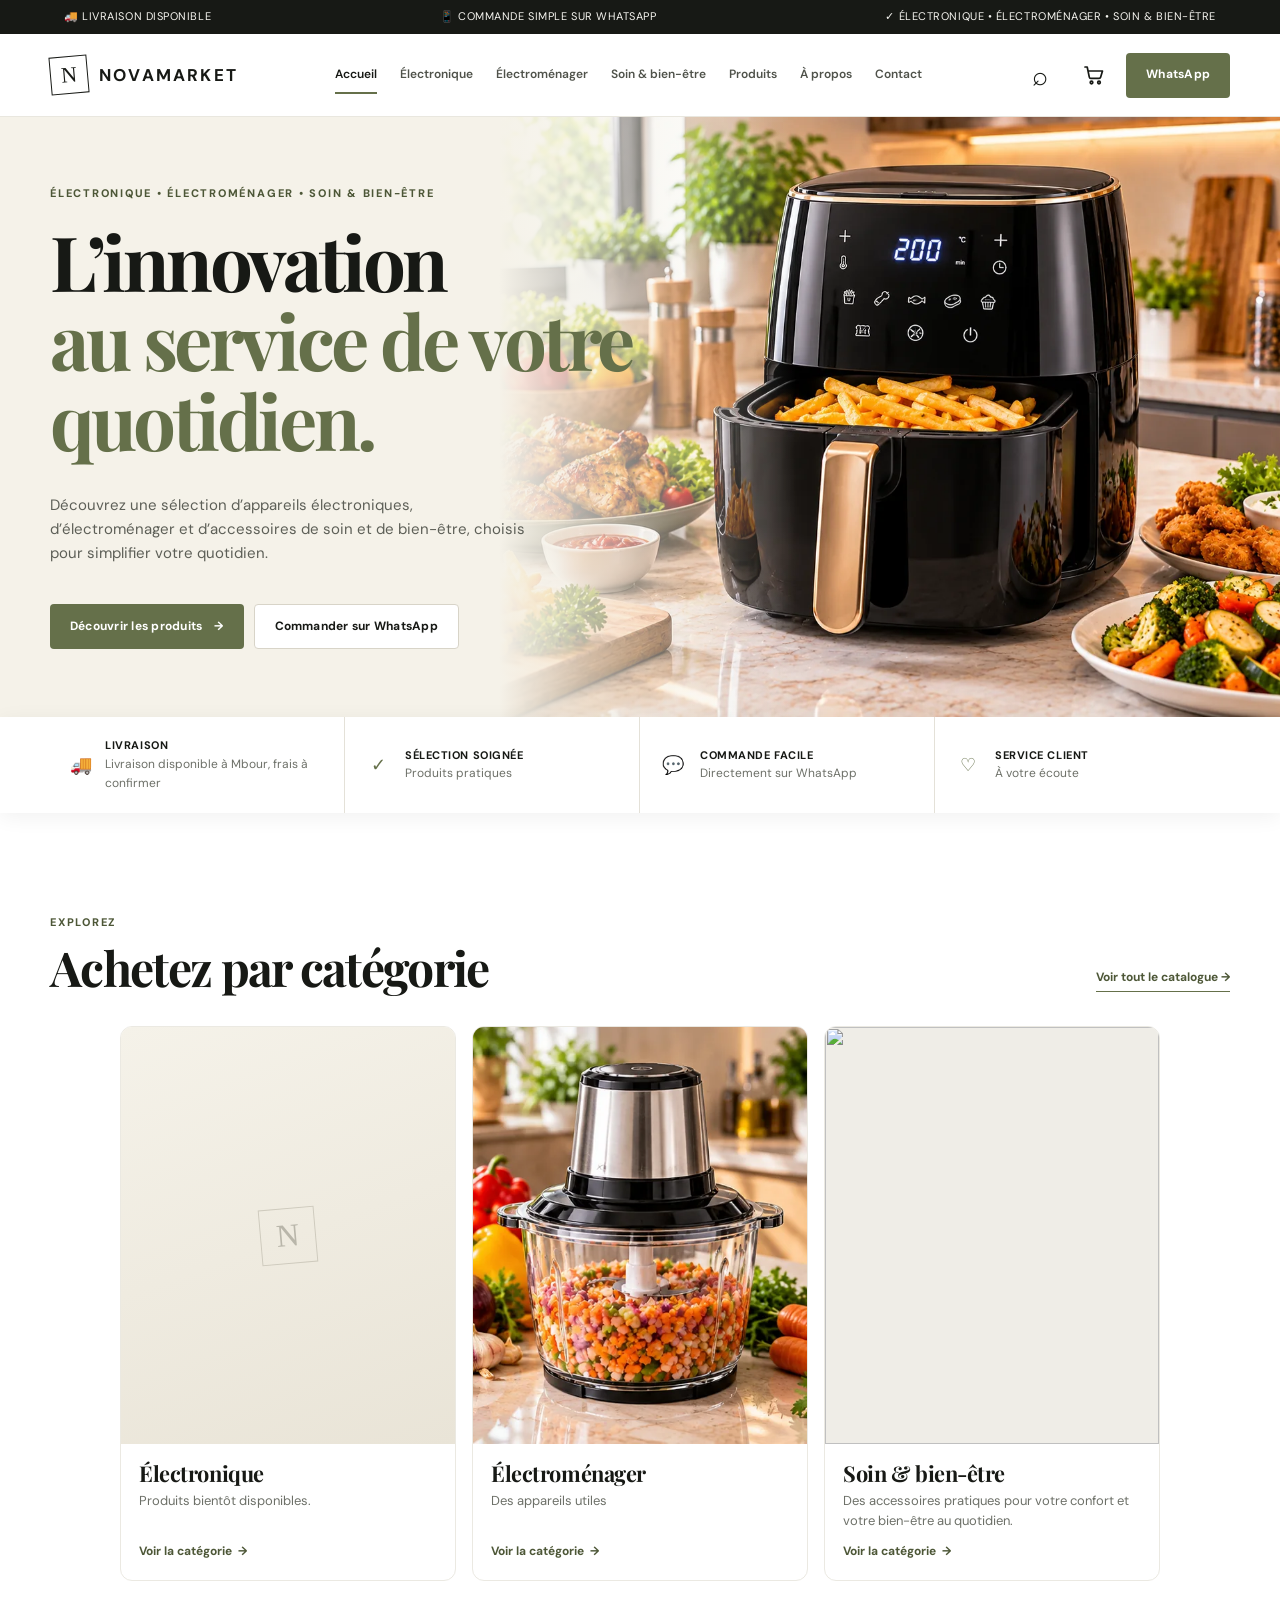
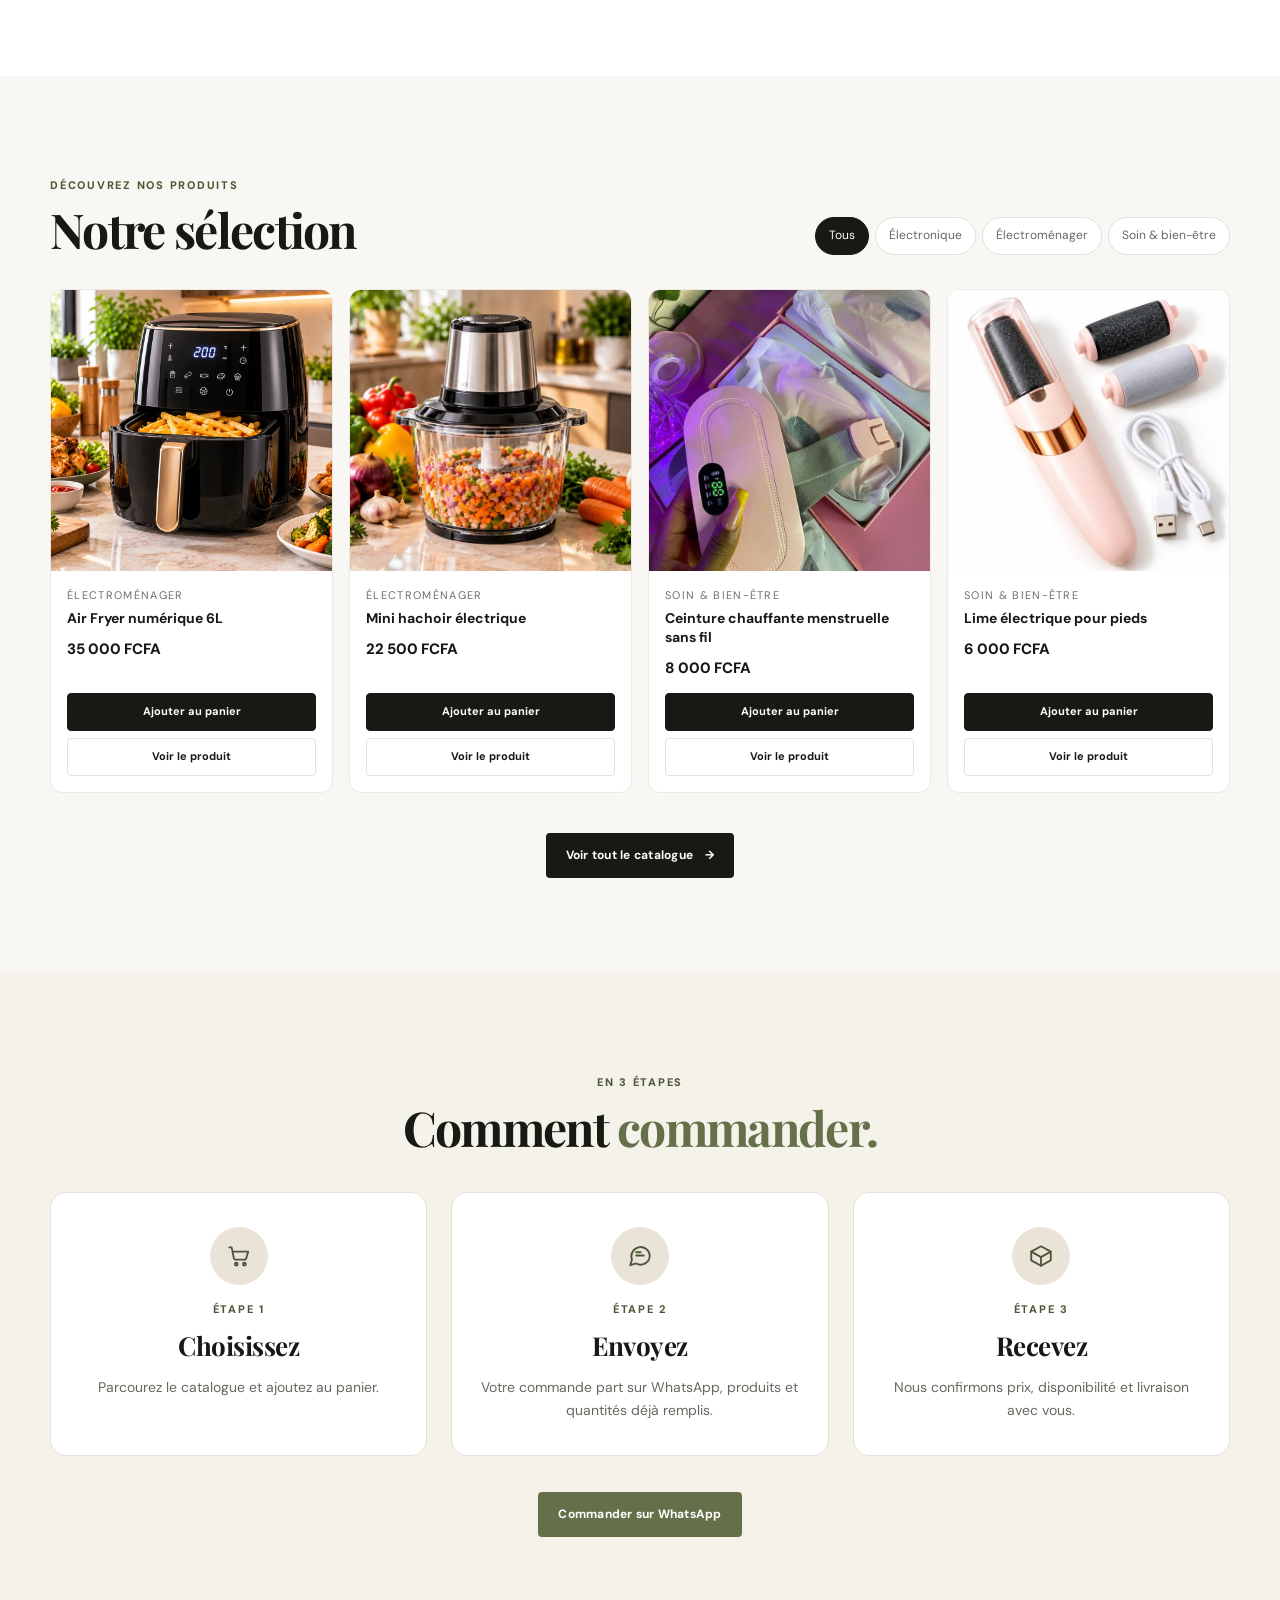
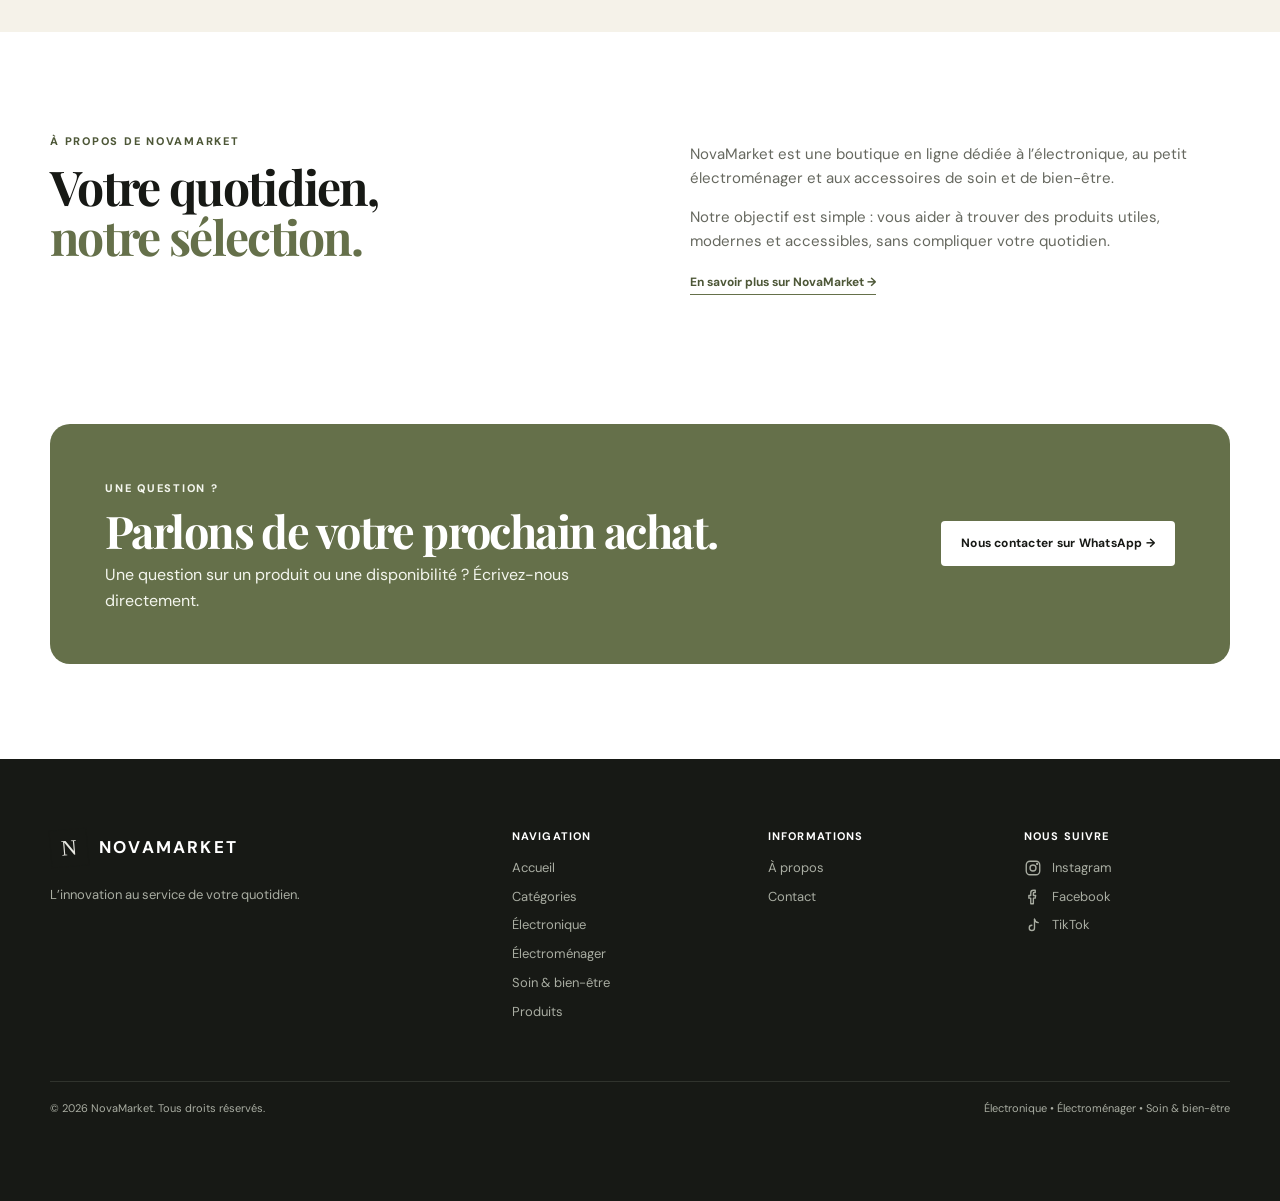
==== commit cac5571c: "Ajoute la page À propos, la section Comment commander et les réseaux sociaux - Nouvelle page apropos" ====
--- a/index.html
+++ b/index.html
@@ -51,7 +51,7 @@
         <a href="categorie.html?cat=electromenager" data-nav-category="electromenager">Électroménager</a>
         <a href="categorie.html?cat=bien-etre" data-nav-category="bien-etre">Soin &amp; bien-être</a>
         <a href="produits.html">Produits</a>
-        <a href="#apropos">À propos</a>
+        <a href="apropos.html">À propos</a>
         <a href="#contact">Contact</a>
         <a class="nav-whatsapp" data-whatsapp-link target="_blank" rel="noopener">Commander sur WhatsApp</a>
       </nav>
@@ -124,13 +124,35 @@
       </div>
     </section>
 
-    <section class="feature-banner" id="inspiration">
-      <div class="feature-image"></div>
-      <div class="container feature-content">
-        <span class="eyebrow">POUR VOTRE QUOTIDIEN</span>
-        <h2>Des produits qui font<br><em>la différence.</em></h2>
-        <p>Une sélection pensée pour celles et ceux qui aiment les solutions simples, pratiques et élégantes.</p>
-        <a class="btn btn-primary" href="produits.html">Explorer la sélection <span aria-hidden="true">→</span></a>
+    <section class="section how-section" id="commander" aria-labelledby="howTitle">
+      <div class="container">
+        <div class="how-heading">
+          <span class="eyebrow">EN 3 ÉTAPES</span>
+          <h2 id="howTitle">Comment <em>commander.</em></h2>
+        </div>
+        <ol class="how-steps">
+          <li class="how-step">
+            <span class="how-icon" aria-hidden="true"><svg viewBox="0 0 24 24" width="26" height="26" fill="none" stroke="currentColor" stroke-width="1.7" stroke-linecap="round" stroke-linejoin="round" focusable="false"><path d="M3 4h2.2l2.1 10.2a1.5 1.5 0 0 0 1.5 1.2h8.3a1.5 1.5 0 0 0 1.5-1.1L20.5 8H6.1"/><circle cx="9.5" cy="19.5" r="1.3"/><circle cx="17" cy="19.5" r="1.3"/></svg></span>
+            <span class="how-number">ÉTAPE 1</span>
+            <h3>Choisissez</h3>
+            <p>Parcourez le catalogue et ajoutez au panier.</p>
+          </li>
+          <li class="how-step">
+            <span class="how-icon" aria-hidden="true"><svg viewBox="0 0 24 24" width="26" height="26" fill="none" stroke="currentColor" stroke-width="1.7" stroke-linecap="round" stroke-linejoin="round" focusable="false"><path d="M21 11.5a8.5 8.5 0 0 1-12.6 7.4L3 20.5l1.6-5.2A8.5 8.5 0 1 1 21 11.5z"/><path d="M8.5 11.5h7M8.5 8.5h4"/></svg></span>
+            <span class="how-number">ÉTAPE 2</span>
+            <h3>Envoyez</h3>
+            <p>Votre commande part sur WhatsApp, produits et quantités déjà remplis.</p>
+          </li>
+          <li class="how-step">
+            <span class="how-icon" aria-hidden="true"><svg viewBox="0 0 24 24" width="26" height="26" fill="none" stroke="currentColor" stroke-width="1.7" stroke-linecap="round" stroke-linejoin="round" focusable="false"><path d="M21 8l-9-5-9 5v8l9 5 9-5z"/><path d="M3 8l9 5 9-5M12 13v8"/></svg></span>
+            <span class="how-number">ÉTAPE 3</span>
+            <h3>Recevez</h3>
+            <p>Nous confirmons prix, disponibilité et livraison avec vous.</p>
+          </li>
+        </ol>
+        <div class="how-cta">
+          <a class="btn btn-primary" data-whatsapp-link target="_blank" rel="noopener">Commander sur WhatsApp</a>
+        </div>
       </div>
     </section>
 
@@ -143,7 +165,7 @@
         <div>
           <p>NovaMarket est une boutique en ligne dédiée à l’électronique, au petit électroménager et aux accessoires de soin et de bien-être.</p>
           <p>Notre objectif est simple : vous aider à trouver des produits utiles, modernes et accessibles, sans compliquer votre quotidien.</p>
-          <a href="#contact" class="text-link">En savoir plus sur NovaMarket →</a>
+          <a href="apropos.html" class="text-link">En savoir plus sur NovaMarket →</a>
         </div>
       </div>
     </section>
@@ -177,20 +199,17 @@
         <a href="categorie.html?cat=electromenager">Électroménager</a>
         <a href="categorie.html?cat=bien-etre">Soin &amp; bien-être</a>
         <a href="produits.html">Produits</a>
-        <a href="#inspiration">Inspiration</a>
       </div>
       <div>
         <h2 class="footer-title">Informations</h2>
-        <a href="#apropos">À propos</a>
+        <a href="apropos.html">À propos</a>
         <a href="#contact">Contact</a>
-        <a data-page-link="livraison">Livraison</a>
-        <a data-page-link="faq">FAQ</a>
       </div>
       <div class="footer-social">
         <h2 class="footer-title">Nous suivre</h2>
-        <a data-social="instagram">Instagram</a>
-        <a data-social="facebook">Facebook</a>
-        <a data-social="tiktok">TikTok</a>
+        <a data-social="instagram"><svg class="social-icon" viewBox="0 0 24 24" width="18" height="18" fill="none" stroke="currentColor" stroke-width="1.8" stroke-linecap="round" stroke-linejoin="round" aria-hidden="true" focusable="false"><rect x="3" y="3" width="18" height="18" rx="5"/><circle cx="12" cy="12" r="4"/><circle cx="17.5" cy="6.5" r=".6" fill="currentColor"/></svg><span>Instagram</span></a>
+        <a data-social="facebook"><svg class="social-icon" viewBox="0 0 24 24" width="18" height="18" fill="none" stroke="currentColor" stroke-width="1.8" stroke-linecap="round" stroke-linejoin="round" aria-hidden="true" focusable="false"><path d="M15 3h-2.5A3.5 3.5 0 0 0 9 6.5V10H6.5v3.5H9V21h3.5v-7.5H15l.5-3.5h-3V7a1 1 0 0 1 1-1H15z"/></svg><span>Facebook</span></a>
+        <a data-social="tiktok"><svg class="social-icon" viewBox="0 0 24 24" width="18" height="18" fill="none" stroke="currentColor" stroke-width="1.8" stroke-linecap="round" stroke-linejoin="round" aria-hidden="true" focusable="false"><path d="M14 3v11.5a3.5 3.5 0 1 1-3.5-3.5"/><path d="M14 3c.5 2.6 2.3 4.3 5 4.5"/></svg><span>TikTok</span></a>
       </div>
     </div>
     <div class="container footer-bottom">
--- a/style.css
+++ b/style.css
@@ -227,17 +227,28 @@
 .cart-toast a { flex-shrink:0; color:var(--gold-light); font-weight:700; text-decoration:underline; text-underline-offset:3px; }
 .cart-toast a:focus-visible { outline-color:var(--gold-light); }
 
-/* ---------- Bannière secondaire (accueil) ---------- */
-.feature-banner { min-height:530px; position:relative; overflow:hidden; background:var(--sand); }
-.feature-image { position:absolute; inset:0 0 0 48%; background:linear-gradient(90deg,var(--sand) 0%,rgba(233,228,215,.3) 25%,rgba(233,228,215,0) 55%),url("https://images.unsplash.com/photo-1600566753086-00f18fb6b3ea?auto=format&fit=crop&w=1600&q=80") center/cover; }
-.feature-content { position:relative; min-height:530px; display:flex; flex-direction:column; justify-content:center; }
-.feature-content h2 { font-size:clamp(40px,5vw,62px); max-width:600px; }
-.feature-content p { max-width:430px; color:#66685f; margin:0 0 25px; }
+/* ---------- Comment commander (accueil) ---------- */
+.how-section { background:var(--cream); }
+.how-heading { text-align:center; margin-bottom:40px; }
+.how-steps { list-style:none; margin:0; padding:0; display:grid; grid-template-columns:repeat(3,1fr); gap:24px; }
+.how-step { background:#fff; border:1px solid var(--line); border-radius:16px; padding:34px 28px; text-align:center; }
+.how-icon { width:58px; height:58px; margin-bottom:16px; border-radius:50%; display:inline-grid; place-items:center; background:var(--sand); color:var(--olive-dark); }
+.how-number { display:block; color:var(--olive-dark); font-size:11px; font-weight:800; letter-spacing:.16em; }
+.how-step h3 { font-family:"Playfair Display", Georgia, serif; font-size:26px; letter-spacing:-.02em; margin:6px 0 10px; }
+.how-step p { color:#66685f; font-size:14px; margin:0; }
+.how-cta { text-align:center; margin-top:36px; }
 
 /* ---------- À propos & contact ---------- */
 .about-section { background:#fff; }
 .about-grid { display:grid; grid-template-columns:1fr 1fr; gap:100px; align-items:start; }
 .about-grid p { color:#66685f; font-size:15px; }
+.about-text p { color:#66685f; font-size:15px; }
+.about-signature { color:var(--ink) !important; font-weight:700; }
+.promise-section { background:var(--cream); }
+.promise-list { list-style:none; margin:0 0 18px; padding:0; display:grid; gap:12px; }
+.promise-list li { position:relative; padding-left:26px; color:#66685f; font-size:15px; }
+.promise-list li::before { content:"✓"; position:absolute; left:0; color:var(--olive); font-weight:800; }
+.promise-list strong { color:var(--ink); }
 .contact-section { padding:35px 0 95px; }
 .contact-box { background:var(--olive); color:white; border-radius:20px; padding:50px 55px; display:flex; justify-content:space-between; align-items:center; gap:30px; }
 .contact-box .eyebrow { color:#f4f6ee; }
@@ -250,6 +261,8 @@
 .footer { background:#171915; color:#e8e8e2; padding:70px 0 84px; }
 .footer-grid { display:grid; grid-template-columns:2fr 1fr 1fr 1fr; gap:50px; }
 @media (min-width: 761px) { .footer-grid.no-social { grid-template-columns:2fr 1fr 1fr; } }
+.footer .footer-grid > div.footer-social a { display:flex; align-items:center; gap:10px; }
+.social-icon { flex-shrink:0; }
 .footer-brand strong { color:white; }
 .footer p { color:#a9ada2; max-width:320px; font-size:13px; margin-top:18px; }
 .footer .footer-title { margin:0 0 15px; font:700 11px/1.3 "DM Sans", sans-serif; text-transform:uppercase; letter-spacing:.1em; color:white; }
@@ -586,7 +599,8 @@
   .product-grid { grid-template-columns:1fr 1fr; gap:10px; }
   .product-info { padding:12px; }
   .product-actions > * { font-size:10px; }
-  .feature-image { inset:0; opacity:.3; }
+  .how-steps { grid-template-columns:1fr; gap:14px; }
+  .how-step { padding:26px 22px; }
   .about-grid { grid-template-columns:1fr; gap:15px; }
   .contact-box { padding:35px 25px; display:block; }
   .contact-box .btn { margin-top:25px; }
